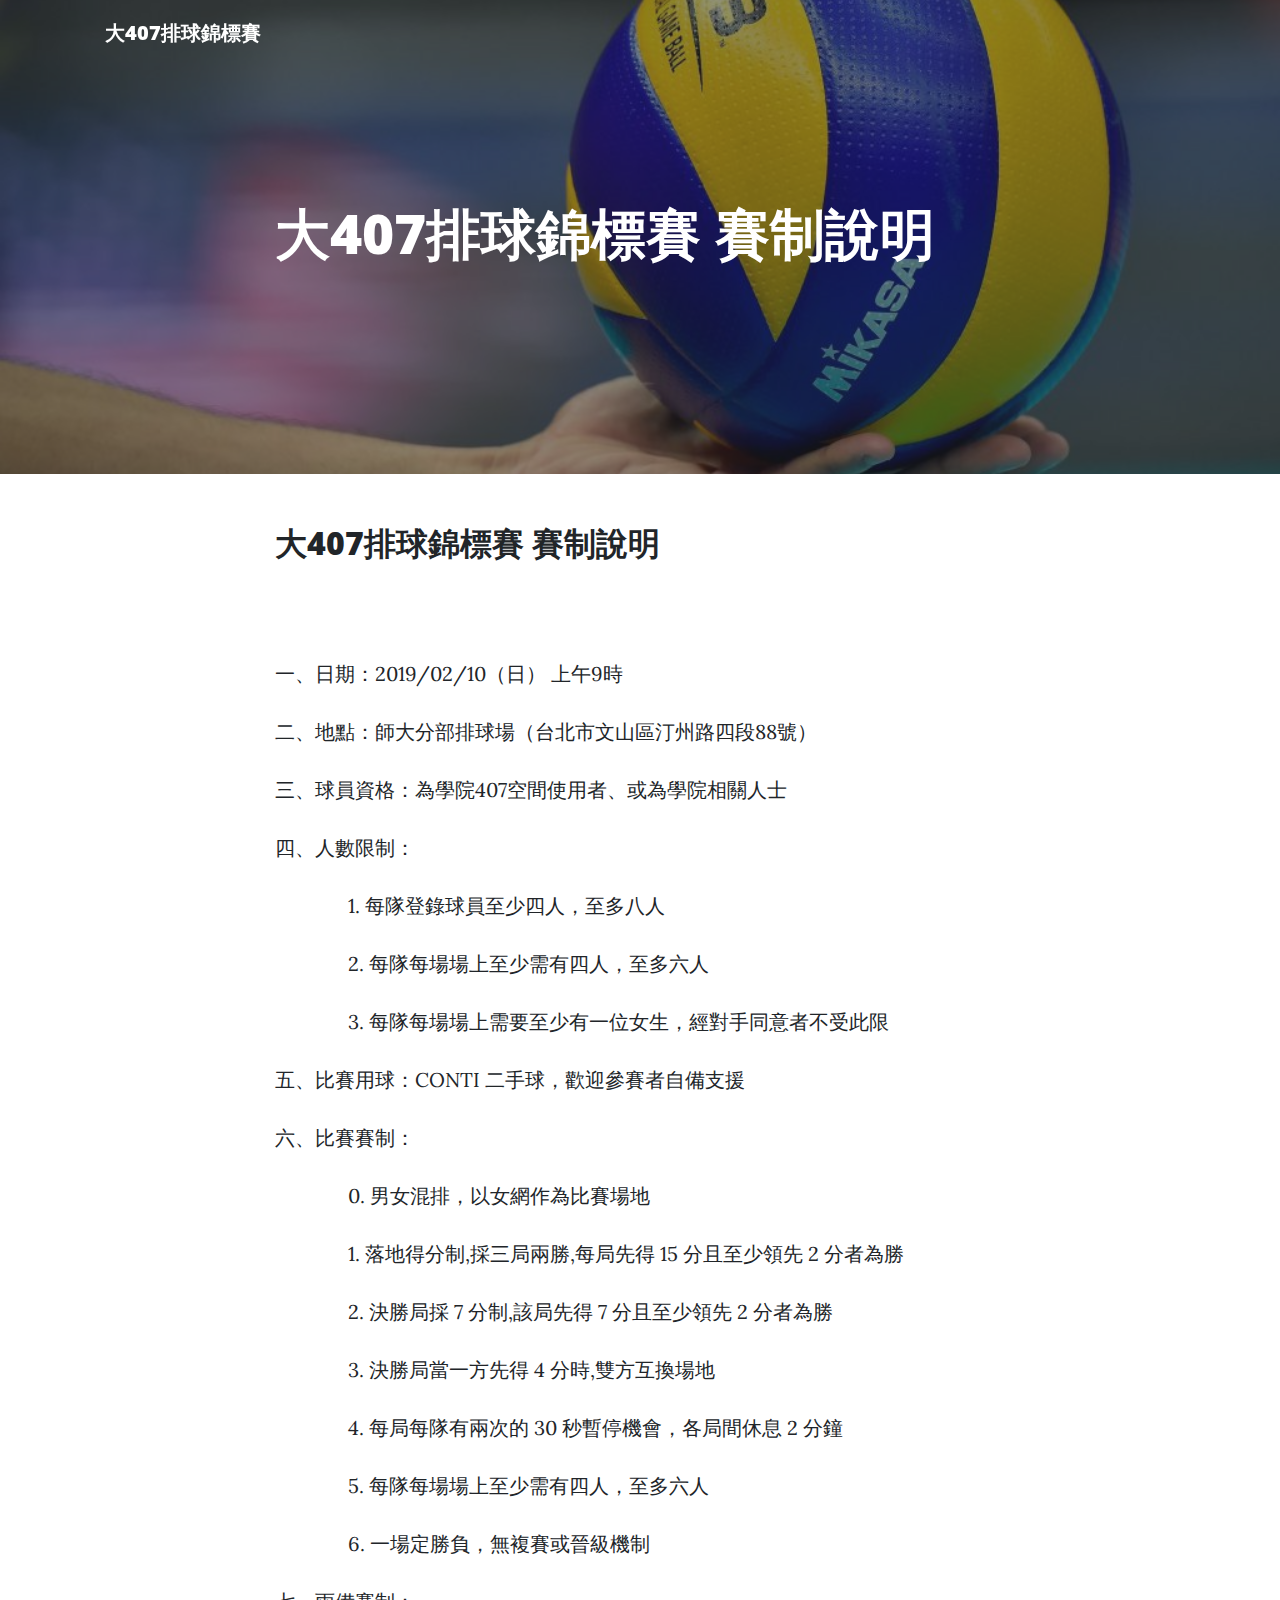
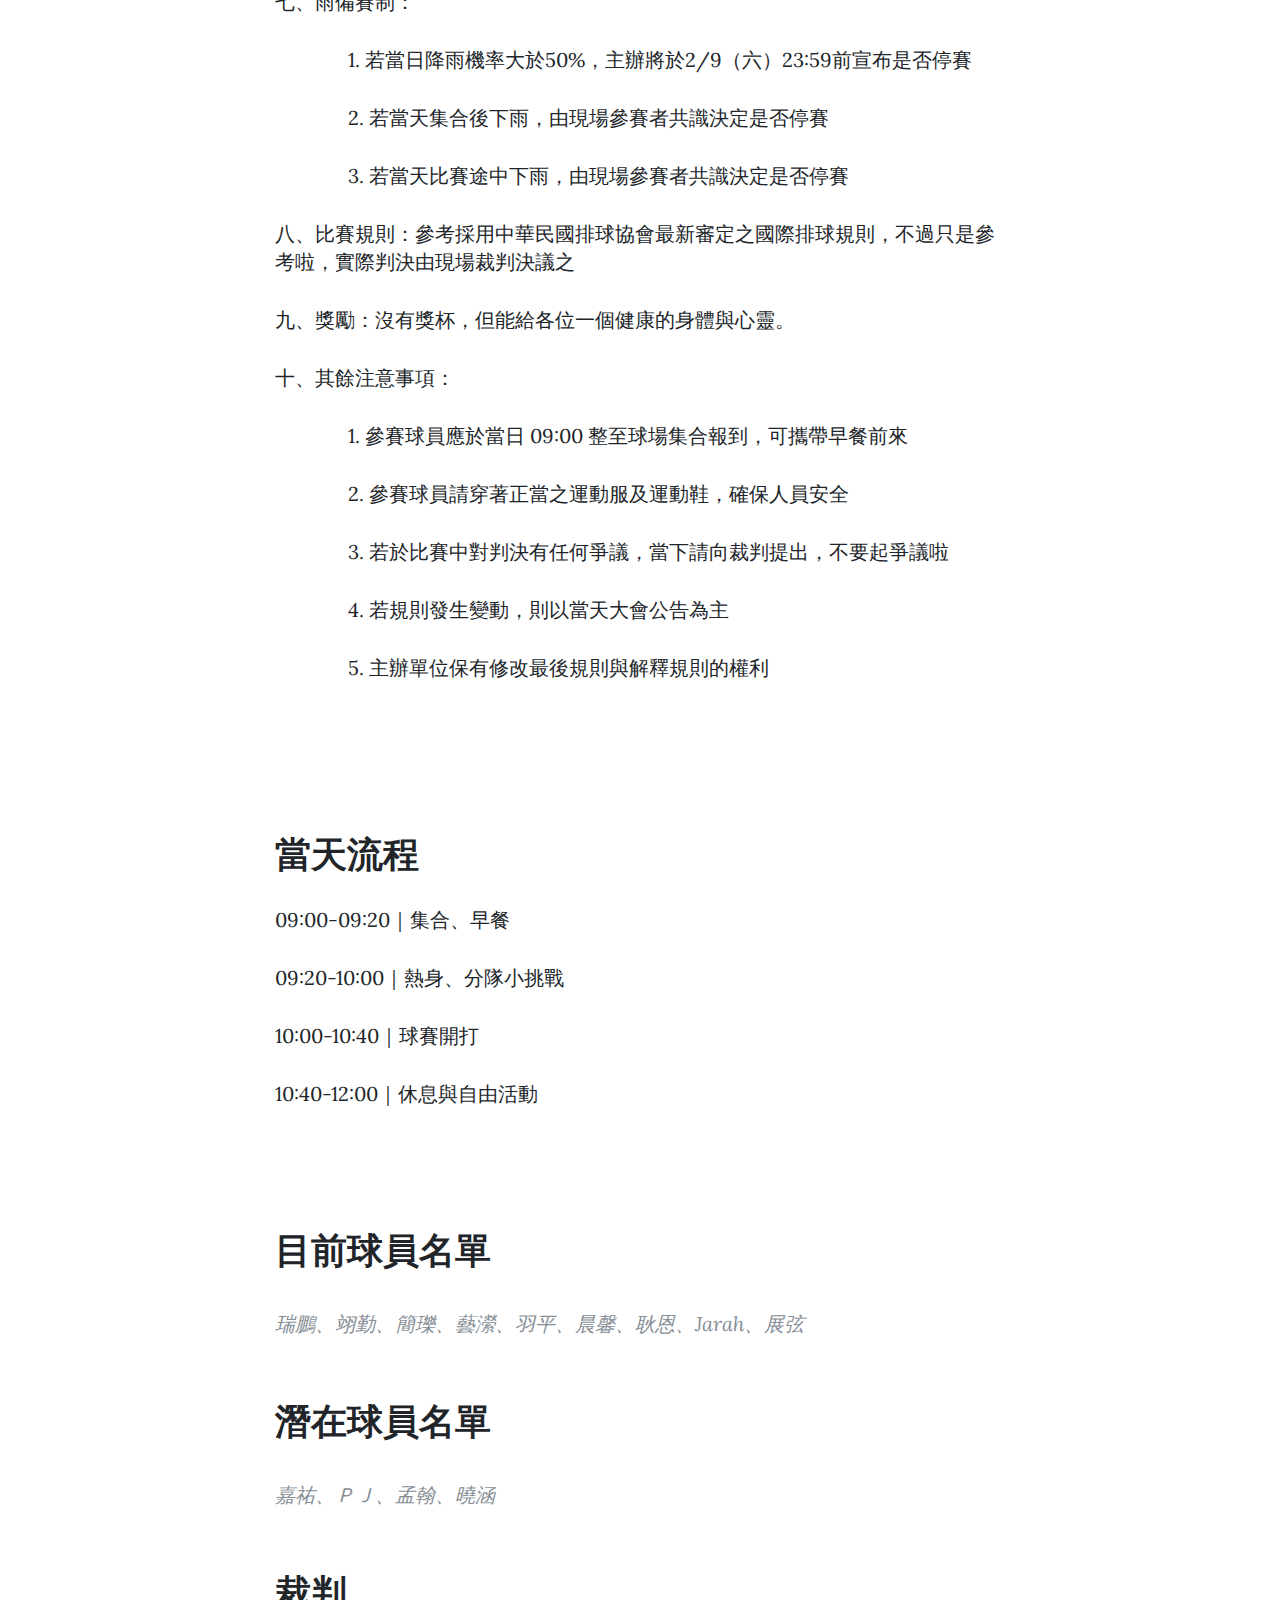
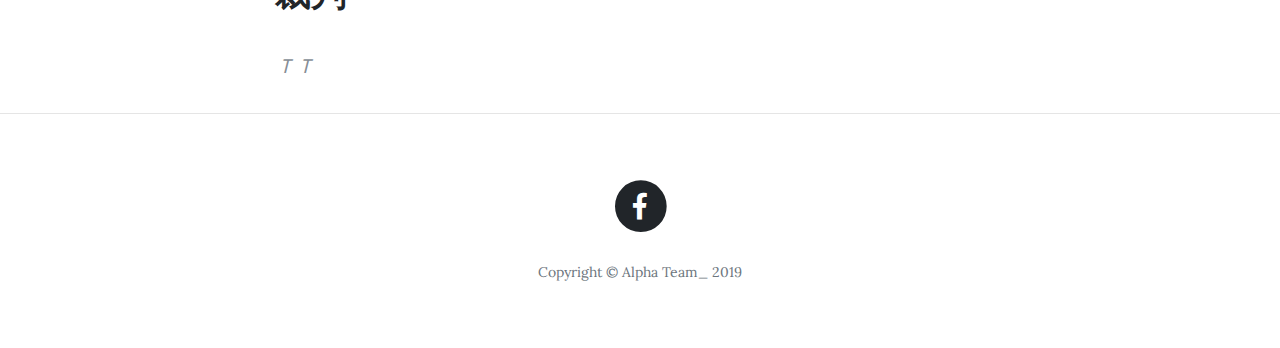
==== index.html @ 8c78526c "rule text updated" ====
<!DOCTYPE html>
<html lang="en">

<head>

  <meta charset="utf-8">
  <meta name="viewport" content="width=device-width, initial-scale=1, shrink-to-fit=no">
  <meta name="description" content="">
  <meta name="author" content="">

  <title>大407排球錦標賽 賽制說明</title>

  <!-- Bootstrap core CSS -->
  <link href="vendor/bootstrap/css/bootstrap.min.css" rel="stylesheet">

  <!-- Custom fonts for this template -->
  <link href="vendor/fontawesome-free/css/all.min.css" rel="stylesheet" type="text/css">
  <link href='https://fonts.googleapis.com/css?family=Lora:400,700,400italic,700italic' rel='stylesheet' type='text/css'>
  <link href='https://fonts.googleapis.com/css?family=Open+Sans:300italic,400italic,600italic,700italic,800italic,400,300,600,700,800' rel='stylesheet' type='text/css'>

  <!-- Custom styles for this template -->
  <link href="css/clean-blog.css" rel="stylesheet">

</head>

<body>

  <!-- Navigation -->
  <nav class="navbar navbar-expand-lg navbar-light fixed-top" id="mainNav">
    <div class="container">
      <a class="navbar-brand" href="post.html">大407排球錦標賽</a>
      <!-- <button class="navbar-toggler navbar-toggler-right" type="button" data-toggle="collapse" data-target="#navbarResponsive" aria-controls="navbarResponsive" aria-expanded="false" aria-label="Toggle navigation">
        Menu
        <i class="fas fa-bars"></i>
      </button> -->
      <div class="collapse navbar-collapse" id="navbarResponsive">
        <!-- <ul class="navbar-nav ml-auto">
          <li class="nav-item">
            <a class="nav-link" href="index.html">Home</a>
          </li>
          <li class="nav-item">
            <a class="nav-link" href="about.html">About</a>
          </li>
          <li class="nav-item">
            <a class="nav-link" href="post.html">賽制說明</a>
          </li>
          <li class="nav-item">
            <a class="nav-link" href="contact.html">Contact</a>
          </li>
        </ul> -->
      </div>
    </div>
  </nav>

  <!-- Page Header -->
  <header class="masthead" style="background-image: url('img/post-bg1.jpg')">
    <div class="overlay"></div>
    <div class="container">
      <div class="row">
        <div class="col-lg-8 col-md-10 mx-auto">
          <div class="post-heading">
            <h1>大407排球錦標賽 賽制說明</h1>
            <!-- <h2 class="subheading">看一下ㄛ</h2> -->
            <!-- <span class="meta">Posted by
              <a href="#">alban+echim</a>
              on Feb 9, 2019</span> -->
          </div>
        </div>
      </div>
    </div>
  </header>

  <!-- Post Content -->
  <article>
    <div class="container">
      <div class="row">
        <div class="col-lg-8 col-md-10 mx-auto">

          <h2>大407排球錦標賽 賽制說明</h2>
          <br><br>

          <p>一、日期：2019/02/10（日） 上午9時</p>
          <p>二、地點：師大分部排球場（台北市文山區汀州路四段88號）</p>
          <p>三、球員資格：為學院407空間使用者、或為學院相關人士</p>
          <p>四、人數限制： </p>
          <p><span style="display:inline-block; width: 10%;"></span>1.  每隊登錄球員至少四人，至多八人 </p>
          <p><span style="display:inline-block; width: 10%;"></span>2.  每隊每場場上至少需有四人，至多六人 </p>
          <p><span style="display:inline-block; width: 10%;"></span>3.  每隊每場場上需要至少有一位女生，經對手同意者不受此限 </p>


          <p>五、比賽用球：CONTI 二手球，歡迎參賽者自備支援</p>
          <p>六、比賽賽制：</p>
                <p><span style="display:inline-block; width: 10%;"></span>0.  男女混排，以女網作為比賽場地 </p>
                <p><span style="display:inline-block; width: 10%;"></span>1.  落地得分制,採三局兩勝,每局先得  15 分且至少領先  2 分者為勝 </p>
                <p><span style="display:inline-block; width: 10%;"></span>2.  決勝局採  7 分制,該局先得  7 分且至少領先  2 分者為勝 </p>
                <p><span style="display:inline-block; width: 10%;"></span>3.  決勝局當一方先得  4 分時,雙方互換場地 </p>
                <p><span style="display:inline-block; width: 10%;"></span>4.  每局每隊有兩次的  30 秒暫停機會，各局間休息  2 分鐘</p>
                <p><span style="display:inline-block; width: 10%;"></span>5.  每隊每場場上至少需有四人，至多六人 </p>
                <p><span style="display:inline-block; width: 10%;"></span>6.  一場定勝負，無複賽或晉級機制</p>


          <p>七、雨備賽制：</p>

                <p><span style="display:inline-block; width: 10%;"></span>1.  若當日降雨機率大於50%，主辦將於2/9（六）23:59前宣布是否停賽</p>
                <p><span style="display:inline-block; width: 10%;"></span>2.  若當天集合後下雨，由現場參賽者共識決定是否停賽 </p>
                <p><span style="display:inline-block; width: 10%;"></span>3.  若當天比賽途中下雨，由現場參賽者共識決定是否停賽 </p>

          <p>八、比賽規則：參考採用中華民國排球協會最新審定之國際排球規則，不過只是參考啦，實際判決由現場裁判決議之</p>
          <p>九、獎勵：沒有獎杯，但能給各位一個健康的身體與心靈。</p>

          <p>十、其餘注意事項：</p>
                <p><span style="display:inline-block; width: 10%;"></span>1.  參賽球員應於當日 09:00 整至球場集合報到，可攜帶早餐前來 </p>
                <p><span style="display:inline-block; width: 10%;"></span>2.  參賽球員請穿著正當之運動服及運動鞋，確保人員安全 </p>
                <p><span style="display:inline-block; width: 10%;"></span>3.  若於比賽中對判決有任何爭議，當下請向裁判提出，不要起爭議啦 </p>
                <p><span style="display:inline-block; width: 10%;"></span>4.  若規則發生變動，則以當天大會公告為主 </p>
                <p><span style="display:inline-block; width: 10%;"></span>5.  主辦單位保有修改最後規則與解釋規則的權利 </p>

          <br><br>
          <h2 class="section-heading">當天流程</h2>
          <p>09:00-09:20｜集合、早餐</p>
          <p>09:20-10:00｜熱身、分隊小挑戰</p>
          <p>10:00-10:40｜球賽開打</p>
          <p>10:40-12:00｜休息與自由活動</p>


          <br>
          <h2 class="section-heading">目前球員名單</h2>
          <br>
          <blockquote class="blockquote">瑞鵬、翊勤、簡瓅、藝瀠、羽平、晨馨、耿恩、Jarah、展弦</blockquote>

          <h2 class="section-heading">潛在球員名單</h2>
          <br>
          <blockquote class="blockquote">嘉祐、ＰＪ、孟翰、曉涵</blockquote>

          <h2 class="section-heading">裁判</h2>
          <br>
          <blockquote class="blockquote">ＴＴ</blockquote>



          <!-- <a href="#">
            <img class="img-fluid" src="img/post-sample-image.jpg" alt="">
          </a>
          <span class="caption text-muted">To go places and do things that have never been done before – that’s what living is all about.</span> -->

        </div>
      </div>
    </div>
  </article>

  <hr>

  <!-- Footer -->
  <footer>
    <div class="container">
      <div class="row">
        <div class="col-lg-8 col-md-10 mx-auto">
          <ul class="list-inline text-center">
            <!-- <li class="list-inline-item">
              <a href="#">
                <span class="fa-stack fa-lg">
                  <i class="fas fa-circle fa-stack-2x"></i>
                  <i class="fab fa-twitter fa-stack-1x fa-inverse"></i>
                </span>
              </a>
            </li> -->
            <li class="list-inline-item">
              <a href="https://www.facebook.com/ntudalpha/">
                <span class="fa-stack fa-lg">
                  <i class="fas fa-circle fa-stack-2x"></i>
                  <i class="fab fa-facebook-f fa-stack-1x fa-inverse"></i>
                </span>
              </a>
            </li>
            <!-- <li class="list-inline-item">
              <a href="#">
                <span class="fa-stack fa-lg">
                  <i class="fas fa-circle fa-stack-2x"></i>
                  <i class="fab fa-github fa-stack-1x fa-inverse"></i>
                </span>
              </a>
            </li> -->
          </ul>
          <p class="copyright text-muted">Copyright &copy; Alpha Team_ 2019</p>
        </div>
      </div>
    </div>
  </footer>

  <!-- Bootstrap core JavaScript -->
  <script src="vendor/jquery/jquery.min.js"></script>
  <script src="vendor/bootstrap/js/bootstrap.bundle.min.js"></script>

  <!-- Custom scripts for this template -->
  <script src="js/clean-blog.min.js"></script>

</body>

</html>
---- css/clean-blog.css ----
/*!
 * Start Bootstrap - Clean Blog v5.0.3 (https://startbootstrap.com/template-overviews/clean-blog)
 * Copyright 2013-2019 Start Bootstrap
 * Licensed under MIT (https://github.com/BlackrockDigital/startbootstrap-clean-blog/blob/master/LICENSE)
 */

body {
  font-size: 20px;
  color: #212529;
  font-family: 'Lora', 'Times New Roman', serif;
}

p {
  line-height: 1.4;
  margin: 30px 0;
}

p a {
  text-decoration: underline;
}

h1,
h2,
h3,
h4,
h5,
h6 {
  font-weight: 800;
  font-family: 'Open Sans', 'Helvetica Neue', Helvetica, Arial, sans-serif;
}

a {
  color: #212529;
  -webkit-transition: all 0.2s;
  transition: all 0.2s;
}

a:focus, a:hover {
  color: #0085A1;
}

blockquote {
  font-style: italic;
  color: #868e96;
}

.section-heading {
  font-size: 36px;
  font-weight: 700;
  margin-top: 60px;
}

.caption {
  font-size: 14px;
  font-style: italic;
  display: block;
  margin: 0;
  padding: 10px;
  text-align: center;
  border-bottom-right-radius: 5px;
  border-bottom-left-radius: 5px;
}

::-moz-selection {
  color: #fff;
  background: #0085A1;
  text-shadow: none;
}

::selection {
  color: #fff;
  background: #0085A1;
  text-shadow: none;
}

img::-moz-selection {
  color: #fff;
  background: transparent;
}

img::selection {
  color: #fff;
  background: transparent;
}

img::-moz-selection {
  color: #fff;
  background: transparent;
}

#mainNav {
  position: absolute;
  border-bottom: 1px solid #e9ecef;
  background-color: white;
  font-family: 'Open Sans', 'Helvetica Neue', Helvetica, Arial, sans-serif;
}

#mainNav .navbar-brand {
  font-weight: 800;
  color: #343a40;
}

#mainNav .navbar-toggler {
  font-size: 12px;
  font-weight: 800;
  padding: 13px;
  text-transform: uppercase;
  color: #343a40;
}

#mainNav .navbar-nav > li.nav-item > a {
  font-size: 12px;
  font-weight: 800;
  letter-spacing: 1px;
  text-transform: uppercase;
}

@media only screen and (min-width: 992px) {
  #mainNav {
    border-bottom: 1px solid transparent;
    background: transparent;
  }
  #mainNav .navbar-brand {
    padding: 10px 20px;
    color: #fff;
  }
  #mainNav .navbar-brand:focus, #mainNav .navbar-brand:hover {
    color: rgba(255, 255, 255, 0.8);
  }
  #mainNav .navbar-nav > li.nav-item > a {
    padding: 10px 20px;
    color: #fff;
  }
  #mainNav .navbar-nav > li.nav-item > a:focus, #mainNav .navbar-nav > li.nav-item > a:hover {
    color: rgba(255, 255, 255, 0.8);
  }
}

@media only screen and (min-width: 992px) {
  #mainNav {
    -webkit-transition: background-color 0.2s;
    transition: background-color 0.2s;
    /* Force Hardware Acceleration in WebKit */
    -webkit-transform: translate3d(0, 0, 0);
    transform: translate3d(0, 0, 0);
    -webkit-backface-visibility: hidden;
  }
  #mainNav.is-fixed {
    /* when the user scrolls down, we hide the header right above the viewport */
    position: fixed;
    top: -67px;
    -webkit-transition: -webkit-transform 0.2s;
    transition: -webkit-transform 0.2s;
    transition: transform 0.2s;
    transition: transform 0.2s, -webkit-transform 0.2s;
    border-bottom: 1px solid white;
    background-color: rgba(255, 255, 255, 0.9);
  }
  #mainNav.is-fixed .navbar-brand {
    color: #212529;
  }
  #mainNav.is-fixed .navbar-brand:focus, #mainNav.is-fixed .navbar-brand:hover {
    color: #0085A1;
  }
  #mainNav.is-fixed .navbar-nav > li.nav-item > a {
    color: #212529;
  }
  #mainNav.is-fixed .navbar-nav > li.nav-item > a:focus, #mainNav.is-fixed .navbar-nav > li.nav-item > a:hover {
    color: #0085A1;
  }
  #mainNav.is-visible {
    /* if the user changes the scrolling direction, we show the header */
    -webkit-transform: translate3d(0, 100%, 0);
    transform: translate3d(0, 100%, 0);
  }
}

header.masthead {
  margin-bottom: 50px;
  background: no-repeat center center;
  background-color: #868e96;
  background-attachment: scroll;
  position: relative;
  background-size: cover;
}

header.masthead .overlay {
  position: absolute;
  top: 0;
  left: 0;
  height: 100%;
  width: 100%;
  background-color: #212529;
  opacity: 0.5;
}

header.masthead .page-heading,
header.masthead .post-heading,
header.masthead .site-heading {
  padding: 200px 0 150px;
  color: white;
}

@media only screen and (min-width: 768px) {
  header.masthead .page-heading,
  header.masthead .post-heading,
  header.masthead .site-heading {
    padding: 200px 0;
  }
}

header.masthead .page-heading,
header.masthead .site-heading {
  text-align: center;
}

header.masthead .page-heading h1,
header.masthead .site-heading h1 {
  font-size: 50px;
  margin-top: 0;
}

header.masthead .page-heading .subheading,
header.masthead .site-heading .subheading {
  font-size: 24px;
  font-weight: 300;
  line-height: 1.1;
  display: block;
  margin: 10px 0 0;
  font-family: 'Open Sans', 'Helvetica Neue', Helvetica, Arial, sans-serif;
}

@media only screen and (min-width: 768px) {
  header.masthead .page-heading h1,
  header.masthead .site-heading h1 {
    font-size: 80px;
  }
}

header.masthead .post-heading h1 {
  font-size: 35px;
}

header.masthead .post-heading .meta,
header.masthead .post-heading .subheading {
  line-height: 1.1;
  display: block;
}

header.masthead .post-heading .subheading {
  font-size: 24px;
  font-weight: 600;
  margin: 10px 0 30px;
  font-family: 'Open Sans', 'Helvetica Neue', Helvetica, Arial, sans-serif;
}

header.masthead .post-heading .meta {
  font-size: 20px;
  font-weight: 300;
  font-style: italic;
  font-family: 'Lora', 'Times New Roman', serif;
}

header.masthead .post-heading .meta a {
  color: #fff;
}

@media only screen and (min-width: 768px) {
  header.masthead .post-heading h1 {
    font-size: 55px;
  }
  header.masthead .post-heading .subheading {
    font-size: 30px;
  }
}

.post-preview > a {
  color: #212529;
}

.post-preview > a:focus, .post-preview > a:hover {
  text-decoration: none;
  color: #0085A1;
}

.post-preview > a > .post-title {
  font-size: 30px;
  margin-top: 30px;
  margin-bottom: 10px;
}

.post-preview > a > .post-subtitle {
  font-weight: 300;
  margin: 0 0 10px;
}

.post-preview > .post-meta {
  font-size: 18px;
  font-style: italic;
  margin-top: 0;
  color: #868e96;
}

.post-preview > .post-meta > a {
  text-decoration: none;
  color: #212529;
}

.post-preview > .post-meta > a:focus, .post-preview > .post-meta > a:hover {
  text-decoration: underline;
  color: #0085A1;
}

@media only screen and (min-width: 768px) {
  .post-preview > a > .post-title {
    font-size: 36px;
  }
}

.floating-label-form-group {
  font-size: 14px;
  position: relative;
  margin-bottom: 0;
  padding-bottom: 0.5em;
  border-bottom: 1px solid #dee2e6;
}

.floating-label-form-group input,
.floating-label-form-group textarea {
  font-size: 1.5em;
  position: relative;
  z-index: 1;
  padding: 0;
  resize: none;
  border: none;
  border-radius: 0;
  background: none;
  -webkit-box-shadow: none !important;
  box-shadow: none !important;
  font-family: 'Lora', 'Times New Roman', serif;
}

.floating-label-form-group input::-webkit-input-placeholder,
.floating-label-form-group textarea::-webkit-input-placeholder {
  color: #868e96;
  font-family: 'Lora', 'Times New Roman', serif;
}

.floating-label-form-group label {
  font-size: 0.85em;
  line-height: 1.764705882em;
  position: relative;
  z-index: 0;
  top: 2em;
  display: block;
  margin: 0;
  -webkit-transition: top 0.3s ease, opacity 0.3s ease;
  transition: top 0.3s ease, opacity 0.3s ease;
  vertical-align: middle;
  vertical-align: baseline;
  opacity: 0;
}

.floating-label-form-group .help-block {
  margin: 15px 0;
}

.floating-label-form-group-with-value label {
  top: 0;
  opacity: 1;
}

.floating-label-form-group-with-focus label {
  color: #0085A1;
}

form .form-group:first-child .floating-label-form-group {
  border-top: 1px solid #dee2e6;
}

footer {
  padding: 50px 0 65px;
}

footer .list-inline {
  margin: 0;
  padding: 0;
}

footer .copyright {
  font-size: 14px;
  margin-bottom: 0;
  text-align: center;
}

.btn {
  font-size: 14px;
  font-weight: 800;
  padding: 15px 25px;
  letter-spacing: 1px;
  text-transform: uppercase;
  border-radius: 0;
  font-family: 'Open Sans', 'Helvetica Neue', Helvetica, Arial, sans-serif;
}

.btn-primary {
  background-color: #0085A1;
  border-color: #0085A1;
}

.btn-primary:hover, .btn-primary:focus, .btn-primary:active {
  color: #fff;
  background-color: #00657b !important;
  border-color: #00657b !important;
}

.btn-lg {
  font-size: 16px;
  padding: 25px 35px;
}
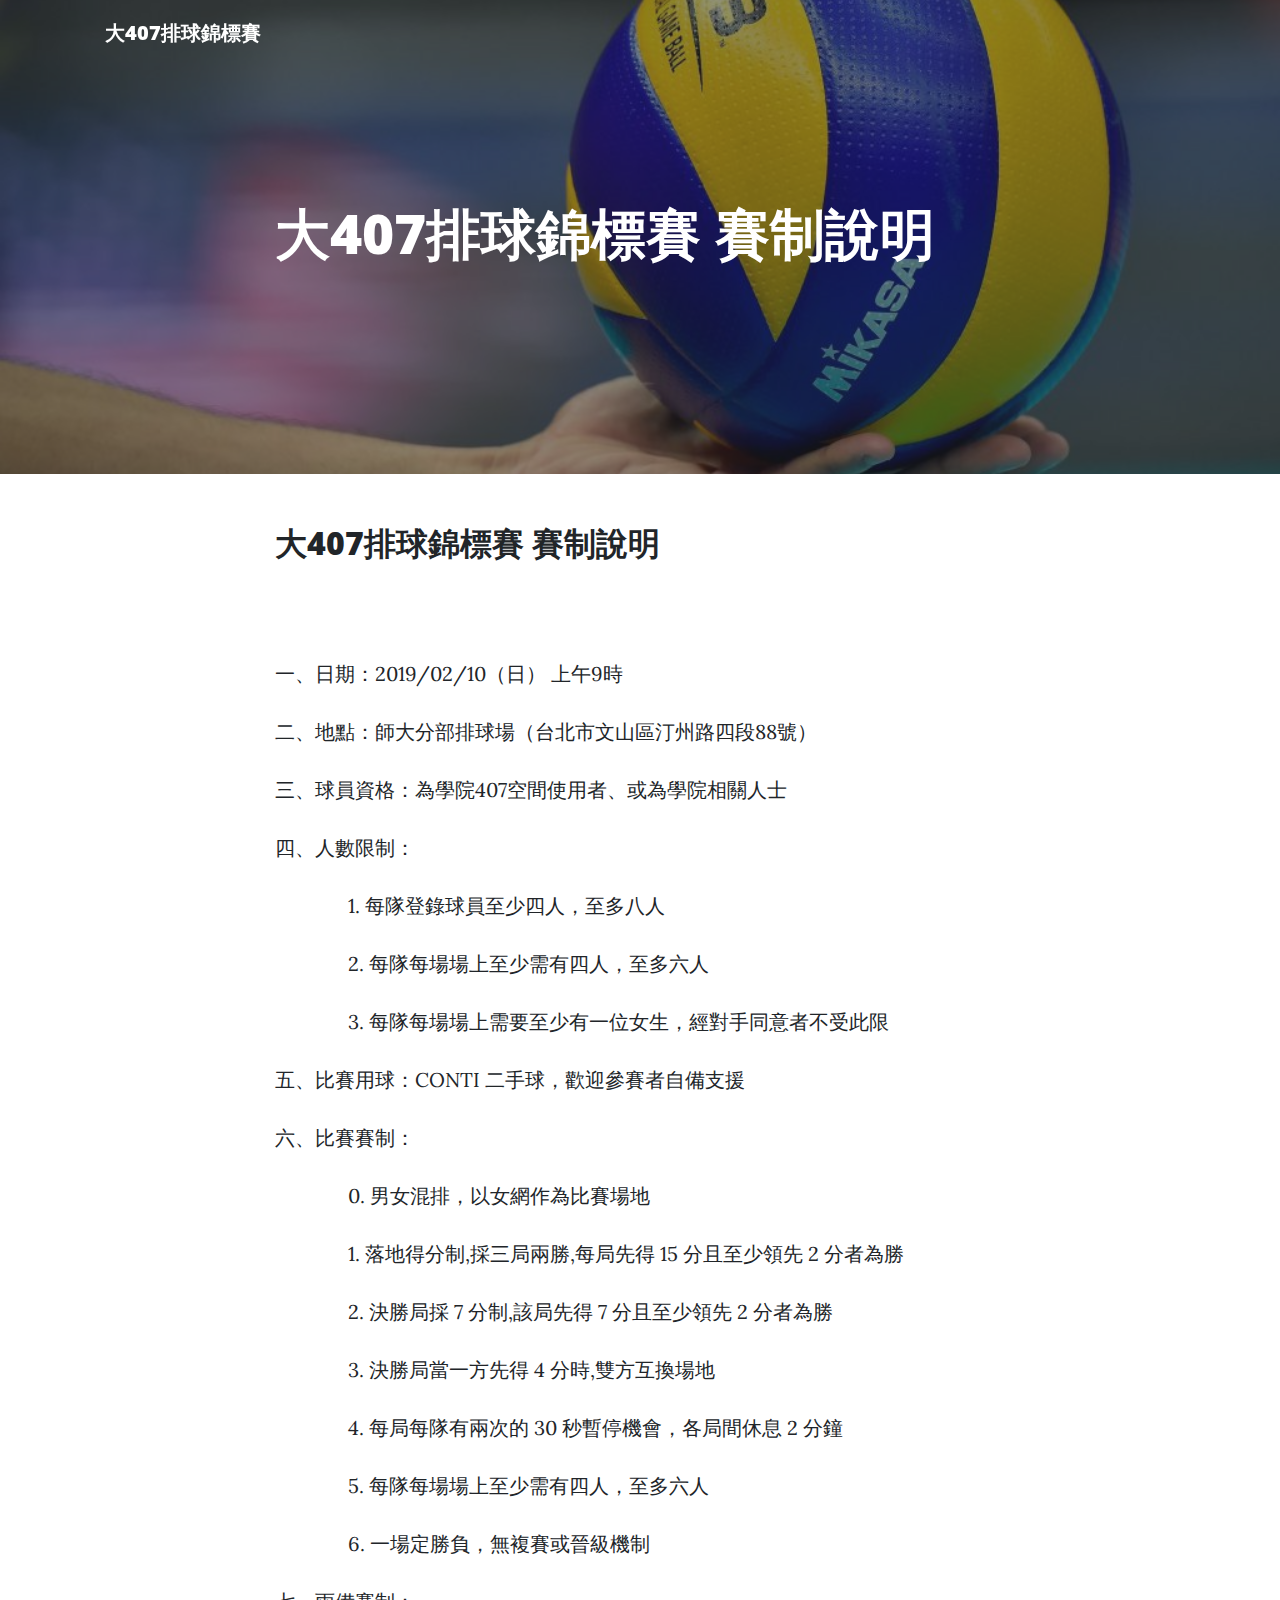
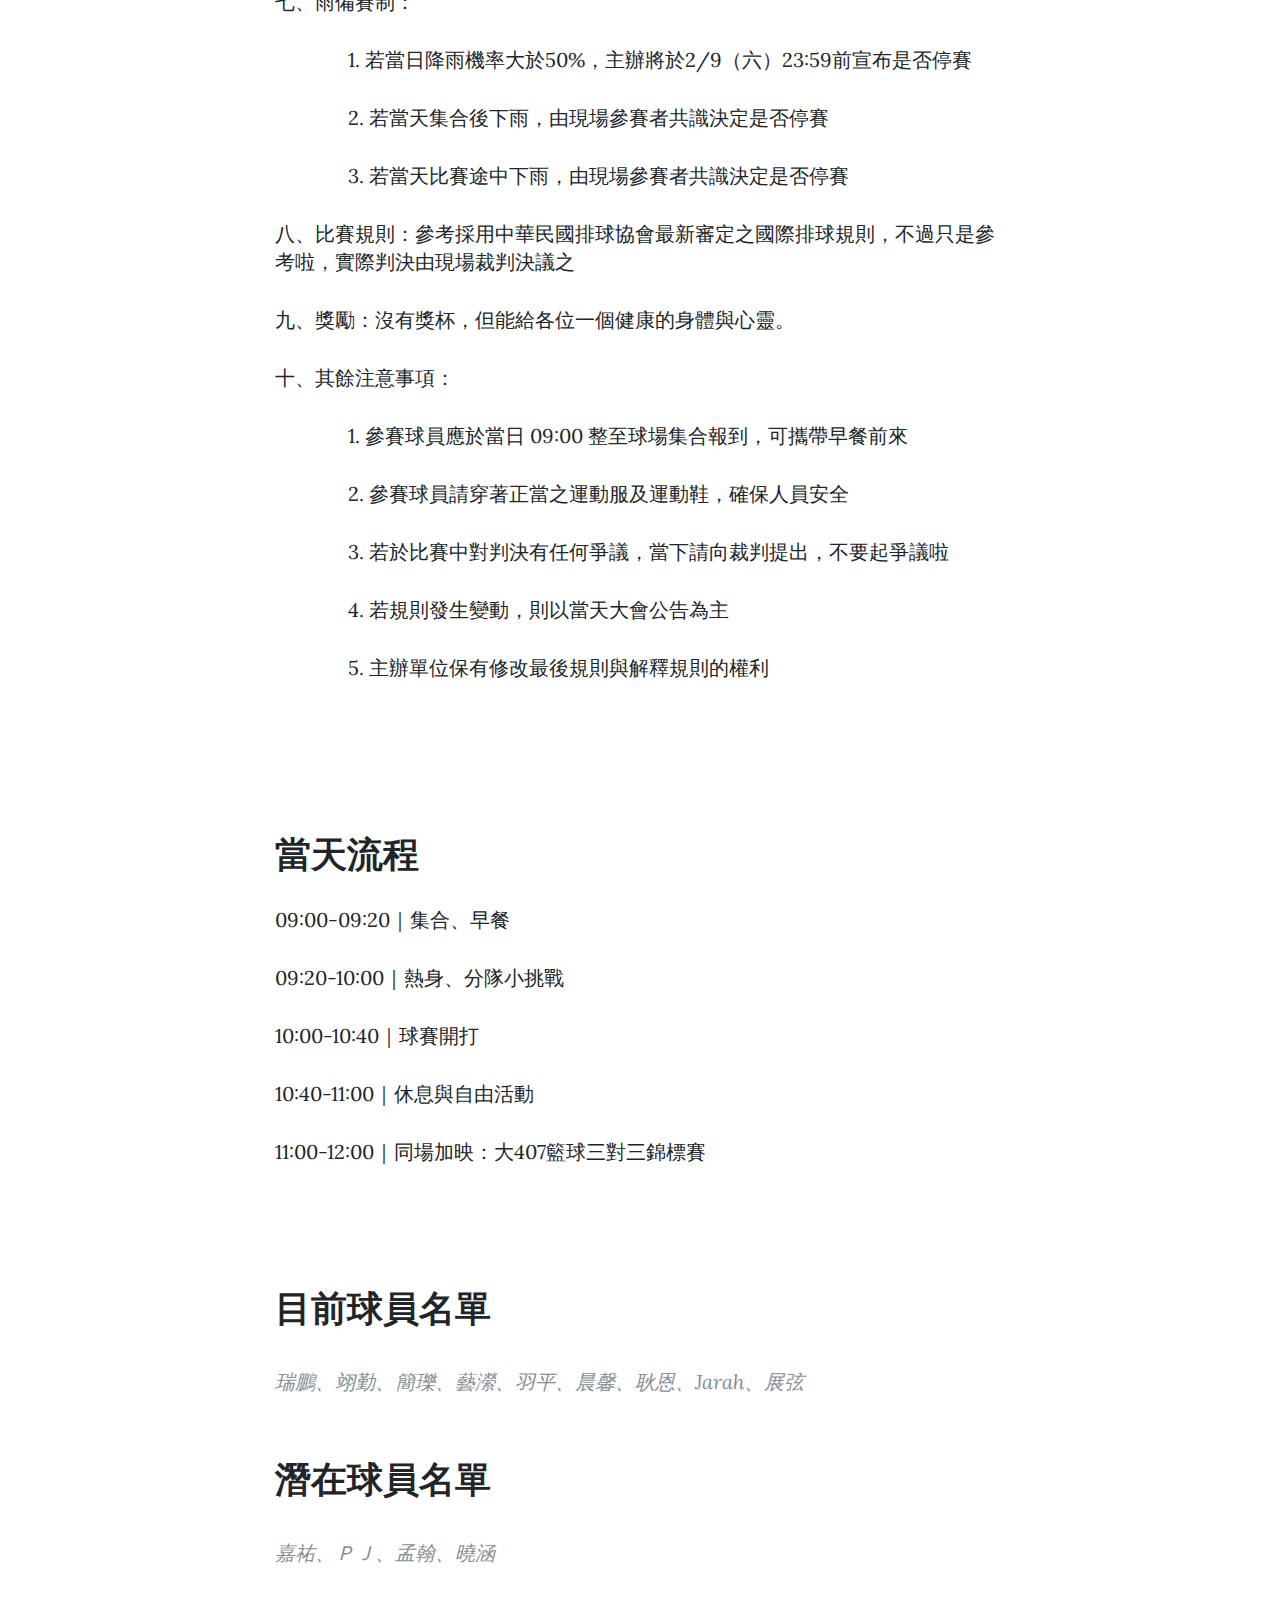
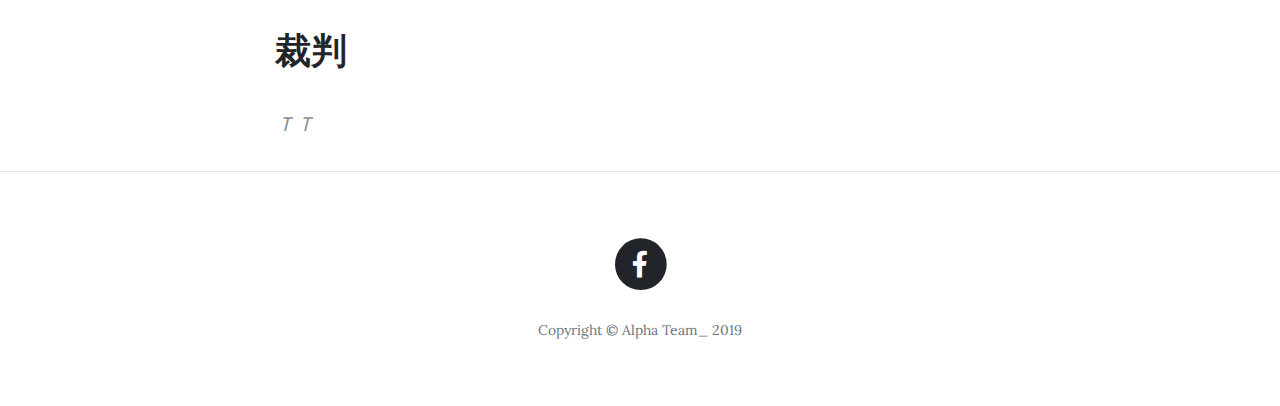
==== commit 4e3c4b34: "schedule updated" ====
--- a/index.html
+++ b/index.html
@@ -120,7 +120,9 @@
           <p>09:00-09:20｜集合、早餐</p>
           <p>09:20-10:00｜熱身、分隊小挑戰</p>
           <p>10:00-10:40｜球賽開打</p>
-          <p>10:40-12:00｜休息與自由活動</p>
+          <p>10:40-11:00｜休息與自由活動</p>
+          <p>11:00-12:00｜同場加映：大407籃球三對三錦標賽</p>
+
 
 
           <br>
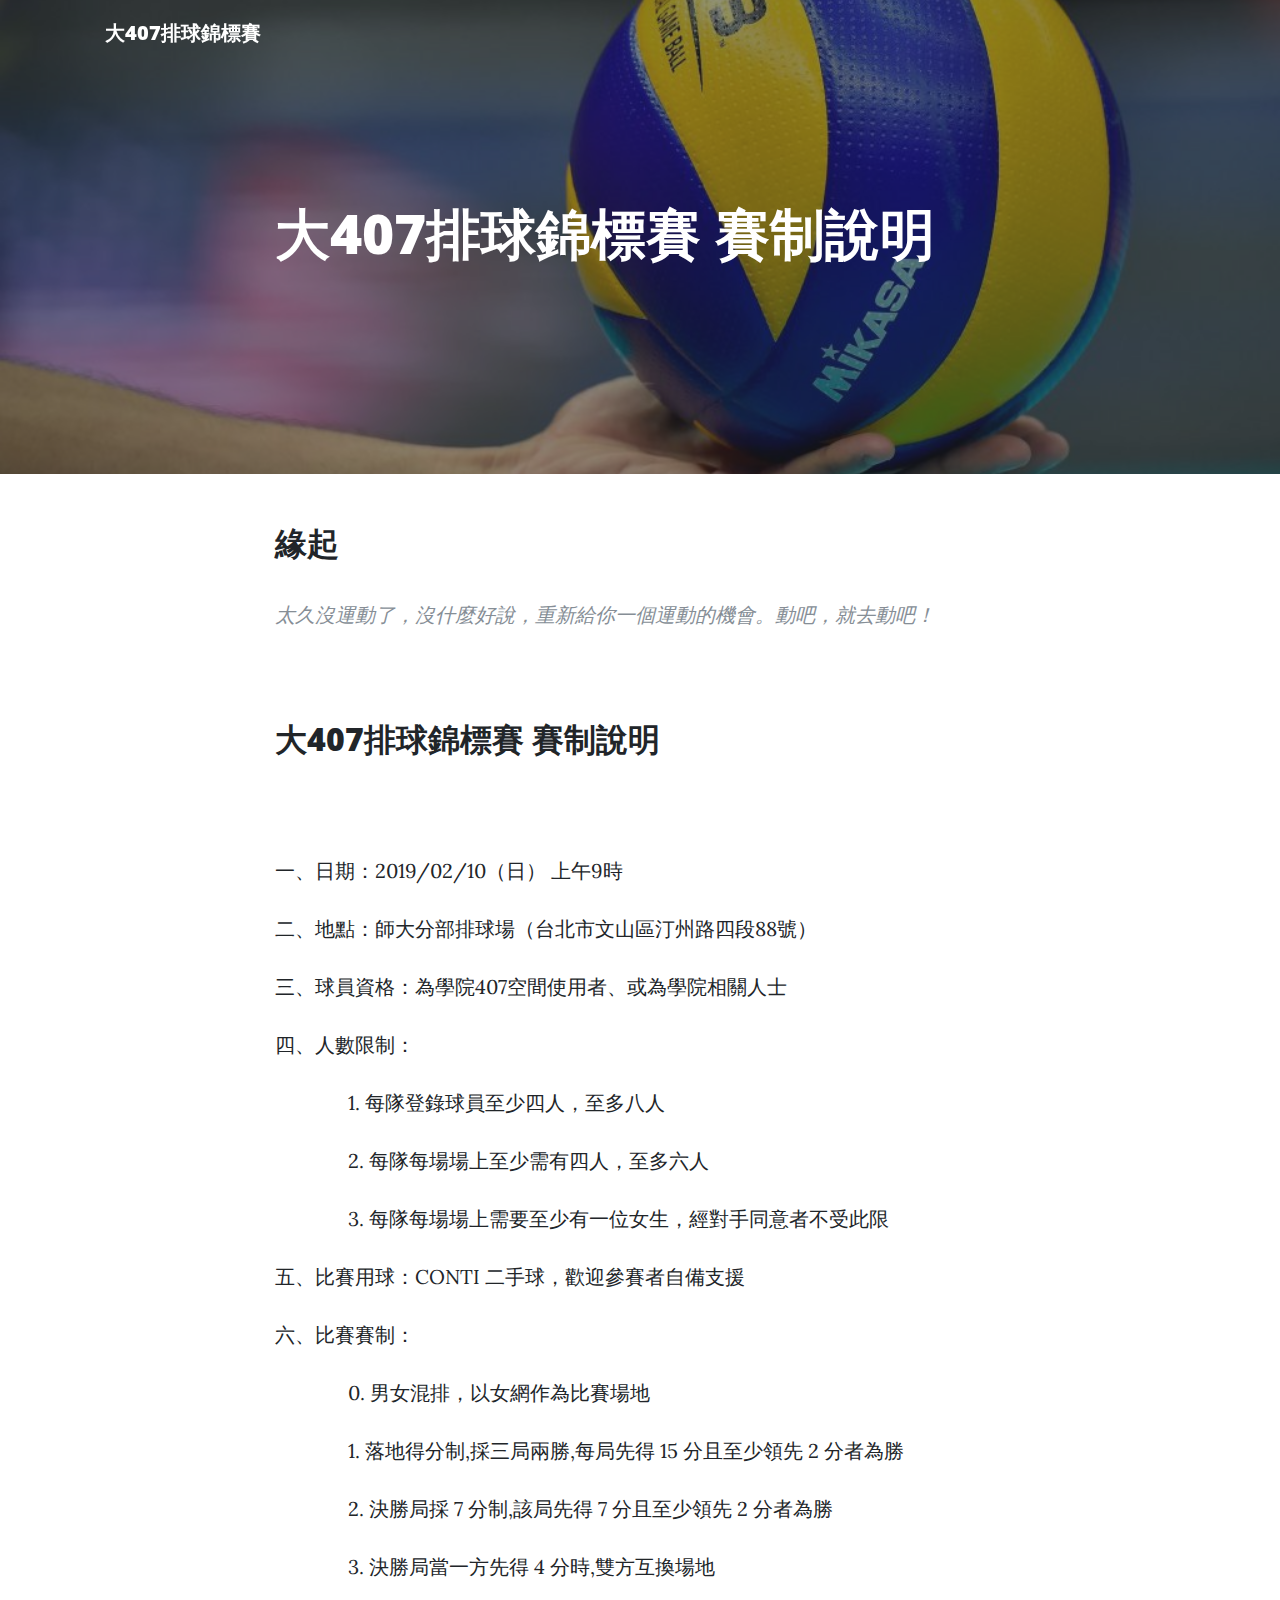
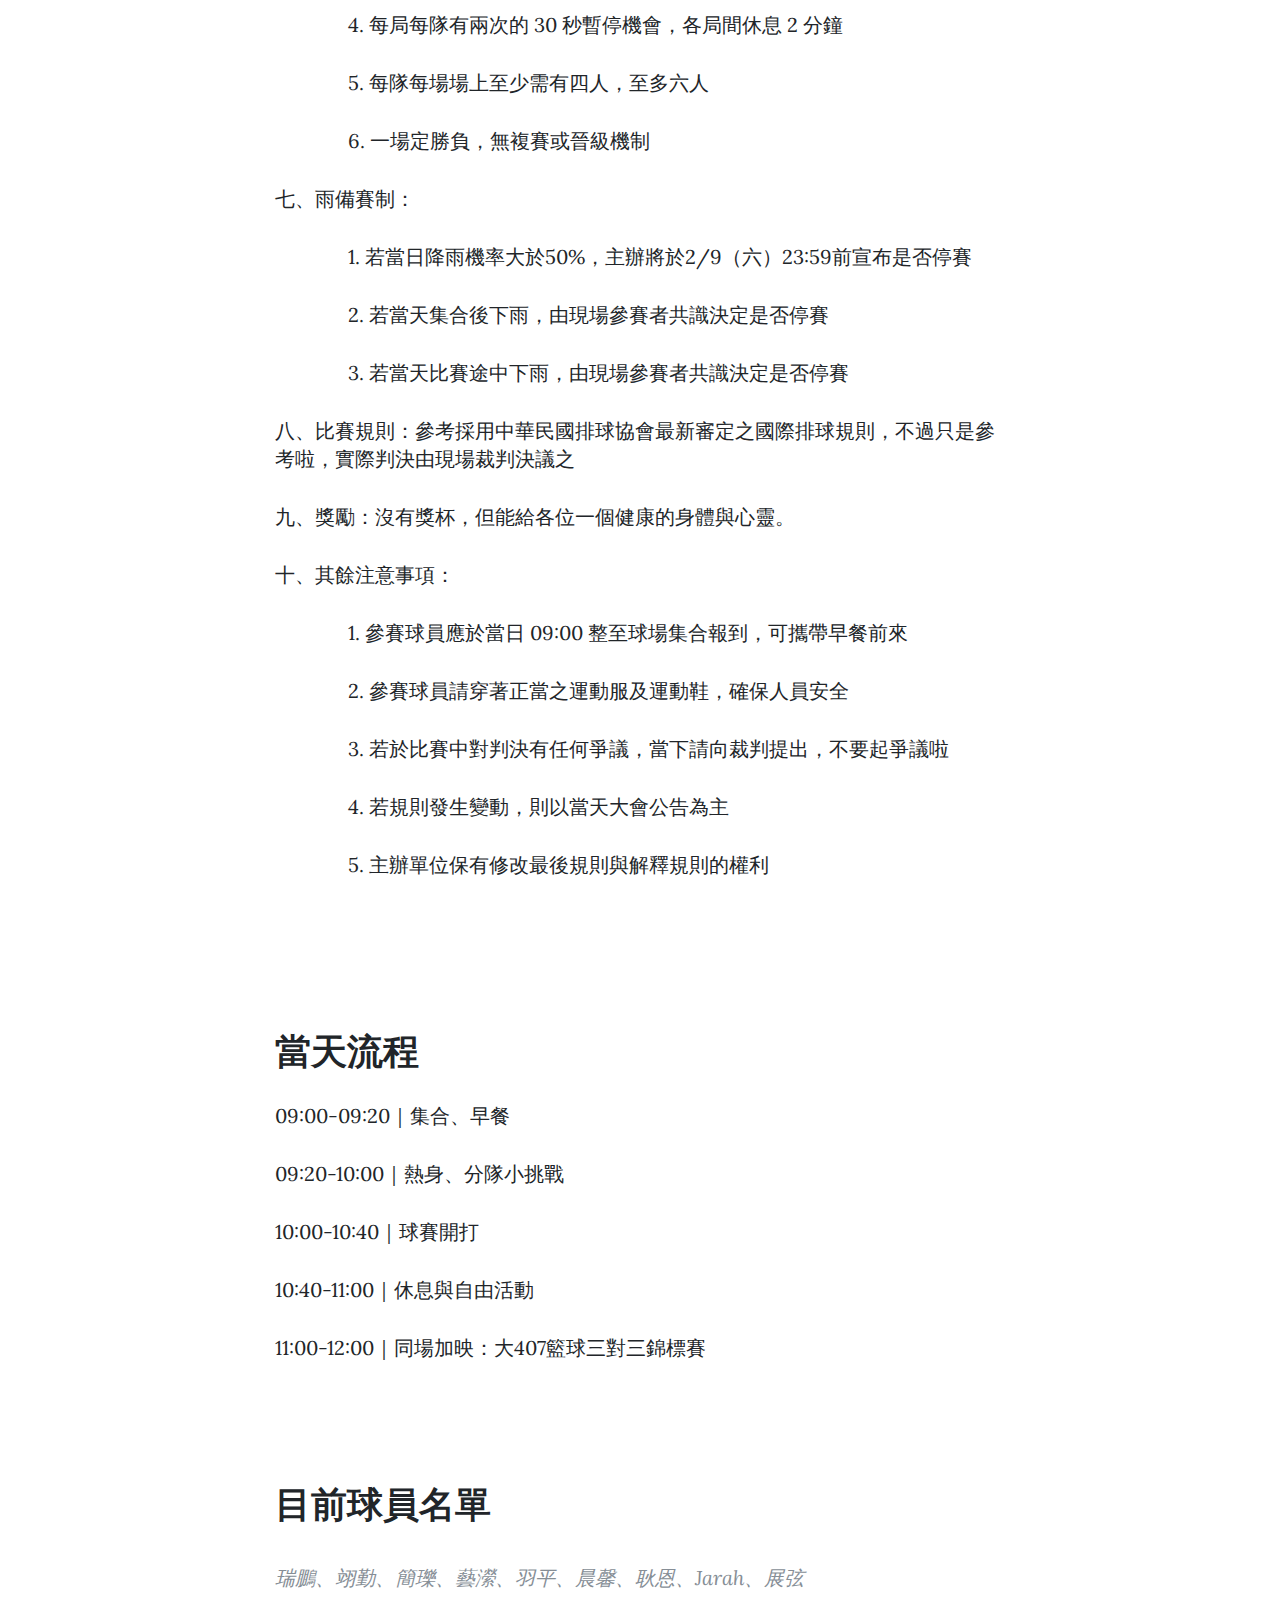
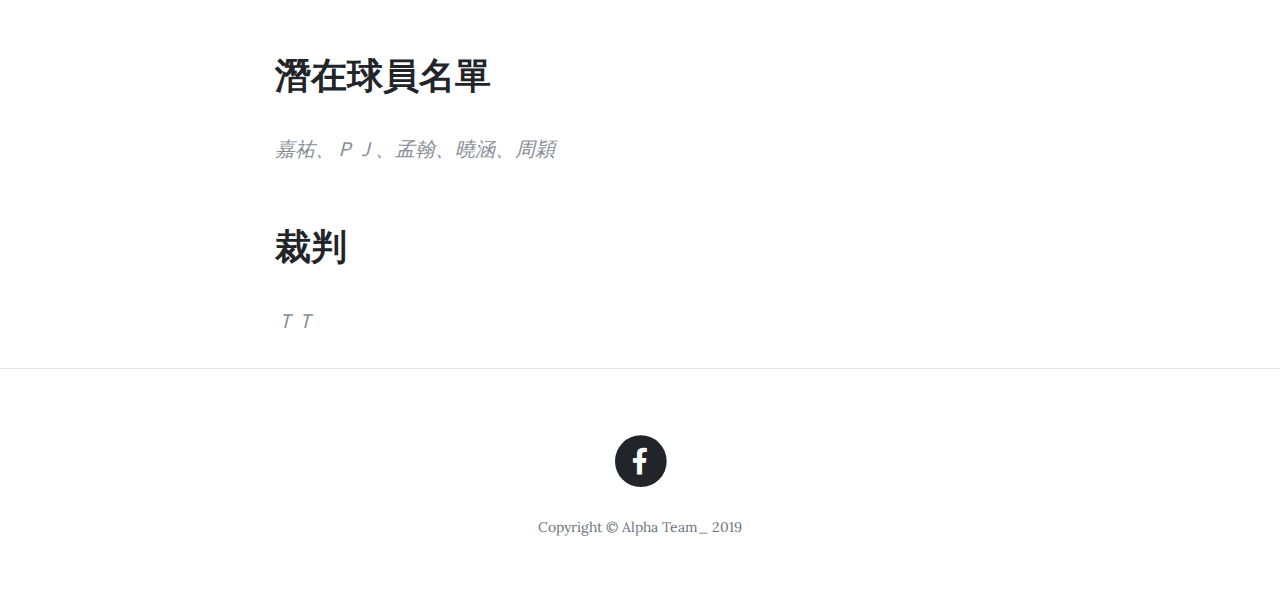
==== commit 2d7a118e: "origin section added" ====
--- a/index.html
+++ b/index.html
@@ -28,7 +28,7 @@
   <!-- Navigation -->
   <nav class="navbar navbar-expand-lg navbar-light fixed-top" id="mainNav">
     <div class="container">
-      <a class="navbar-brand" href="post.html">大407排球錦標賽</a>
+      <a class="navbar-brand" href="index.html">大407排球錦標賽</a>
       <!-- <button class="navbar-toggler navbar-toggler-right" type="button" data-toggle="collapse" data-target="#navbarResponsive" aria-controls="navbarResponsive" aria-expanded="false" aria-label="Toggle navigation">
         Menu
         <i class="fas fa-bars"></i>
@@ -76,6 +76,17 @@
       <div class="row">
         <div class="col-lg-8 col-md-10 mx-auto">
 
+
+          <h2>緣起</h2>
+          <br>
+            <blockquote class="blockquote">太久沒運動了，沒什麼好說，重新給你一個運動的機會。動吧，就去動吧！</blockquote>
+
+          <p></p>
+
+
+
+          <br><br>
+
           <h2>大407排球錦標賽 賽制說明</h2>
           <br><br>
 
@@ -132,7 +143,7 @@
 
           <h2 class="section-heading">潛在球員名單</h2>
           <br>
-          <blockquote class="blockquote">嘉祐、ＰＪ、孟翰、曉涵</blockquote>
+          <blockquote class="blockquote">嘉祐、ＰＪ、孟翰、曉涵、周穎</blockquote>
 
           <h2 class="section-heading">裁判</h2>
           <br>
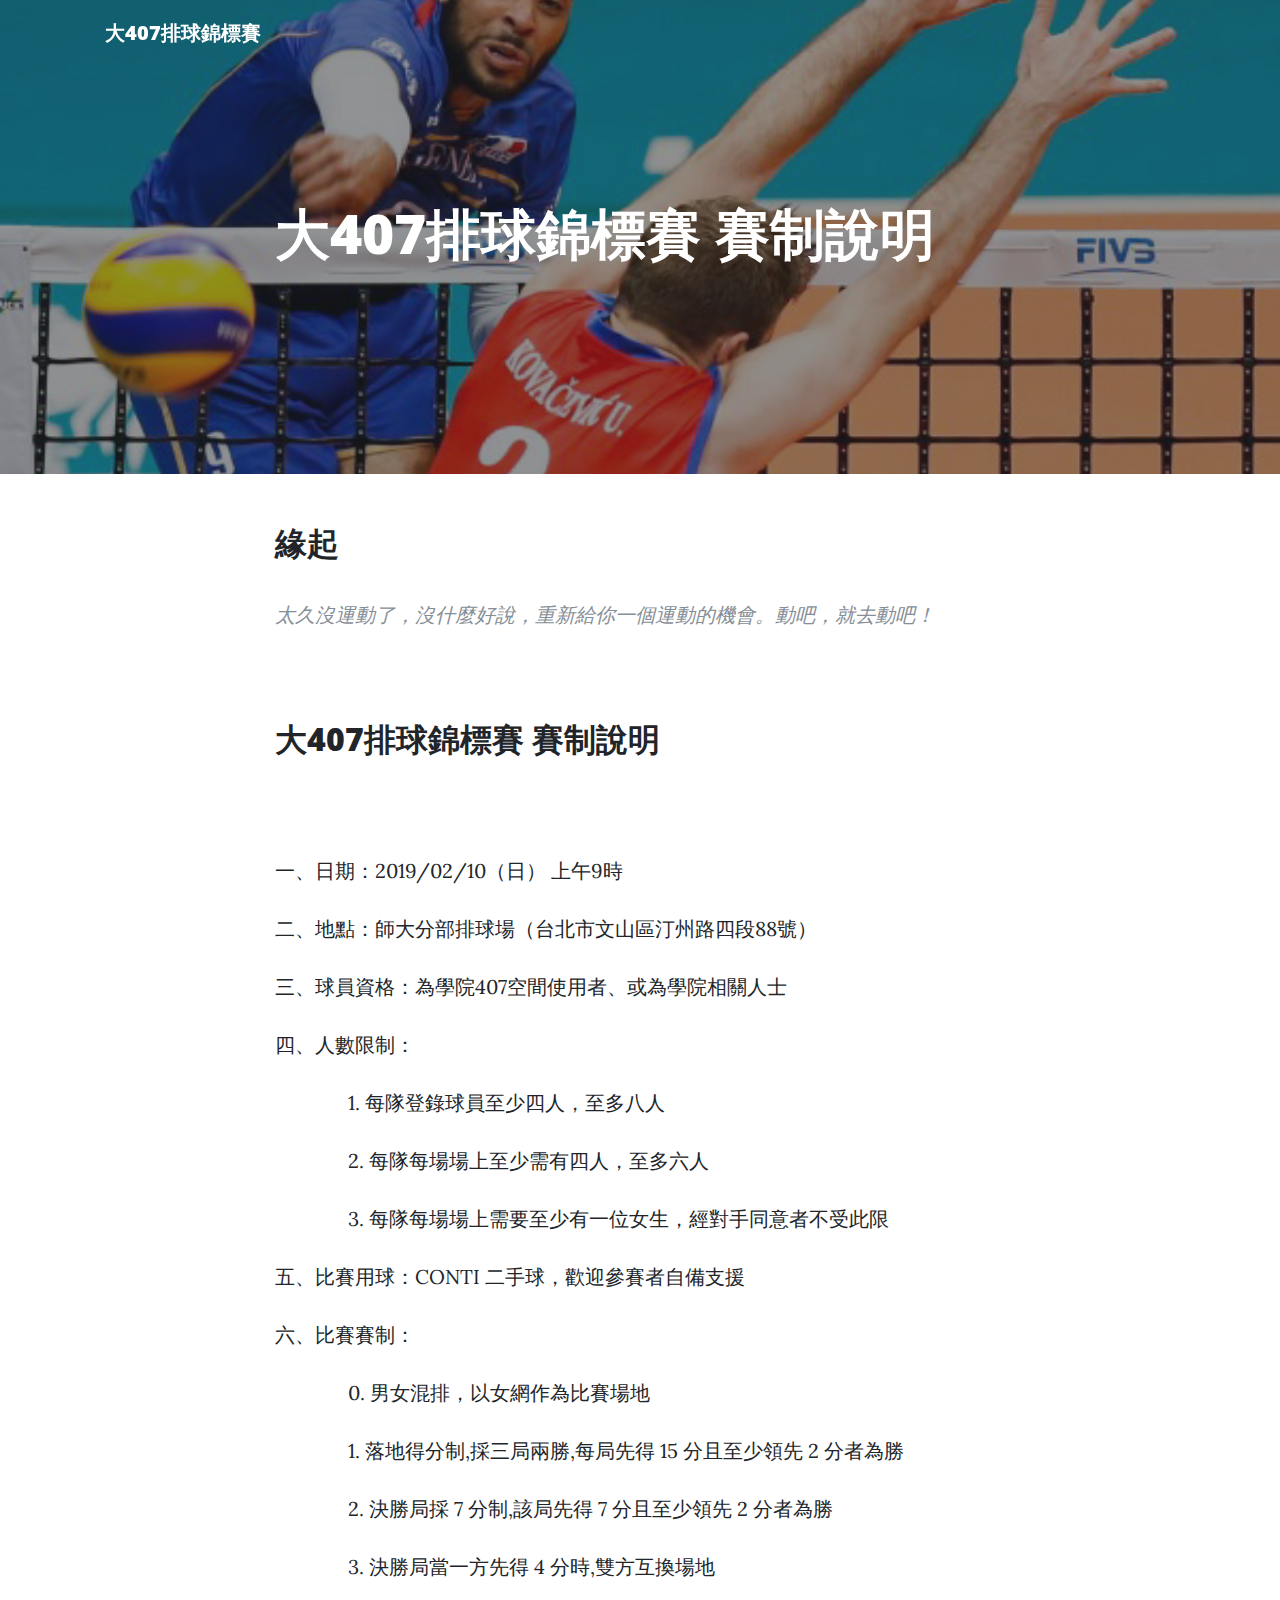
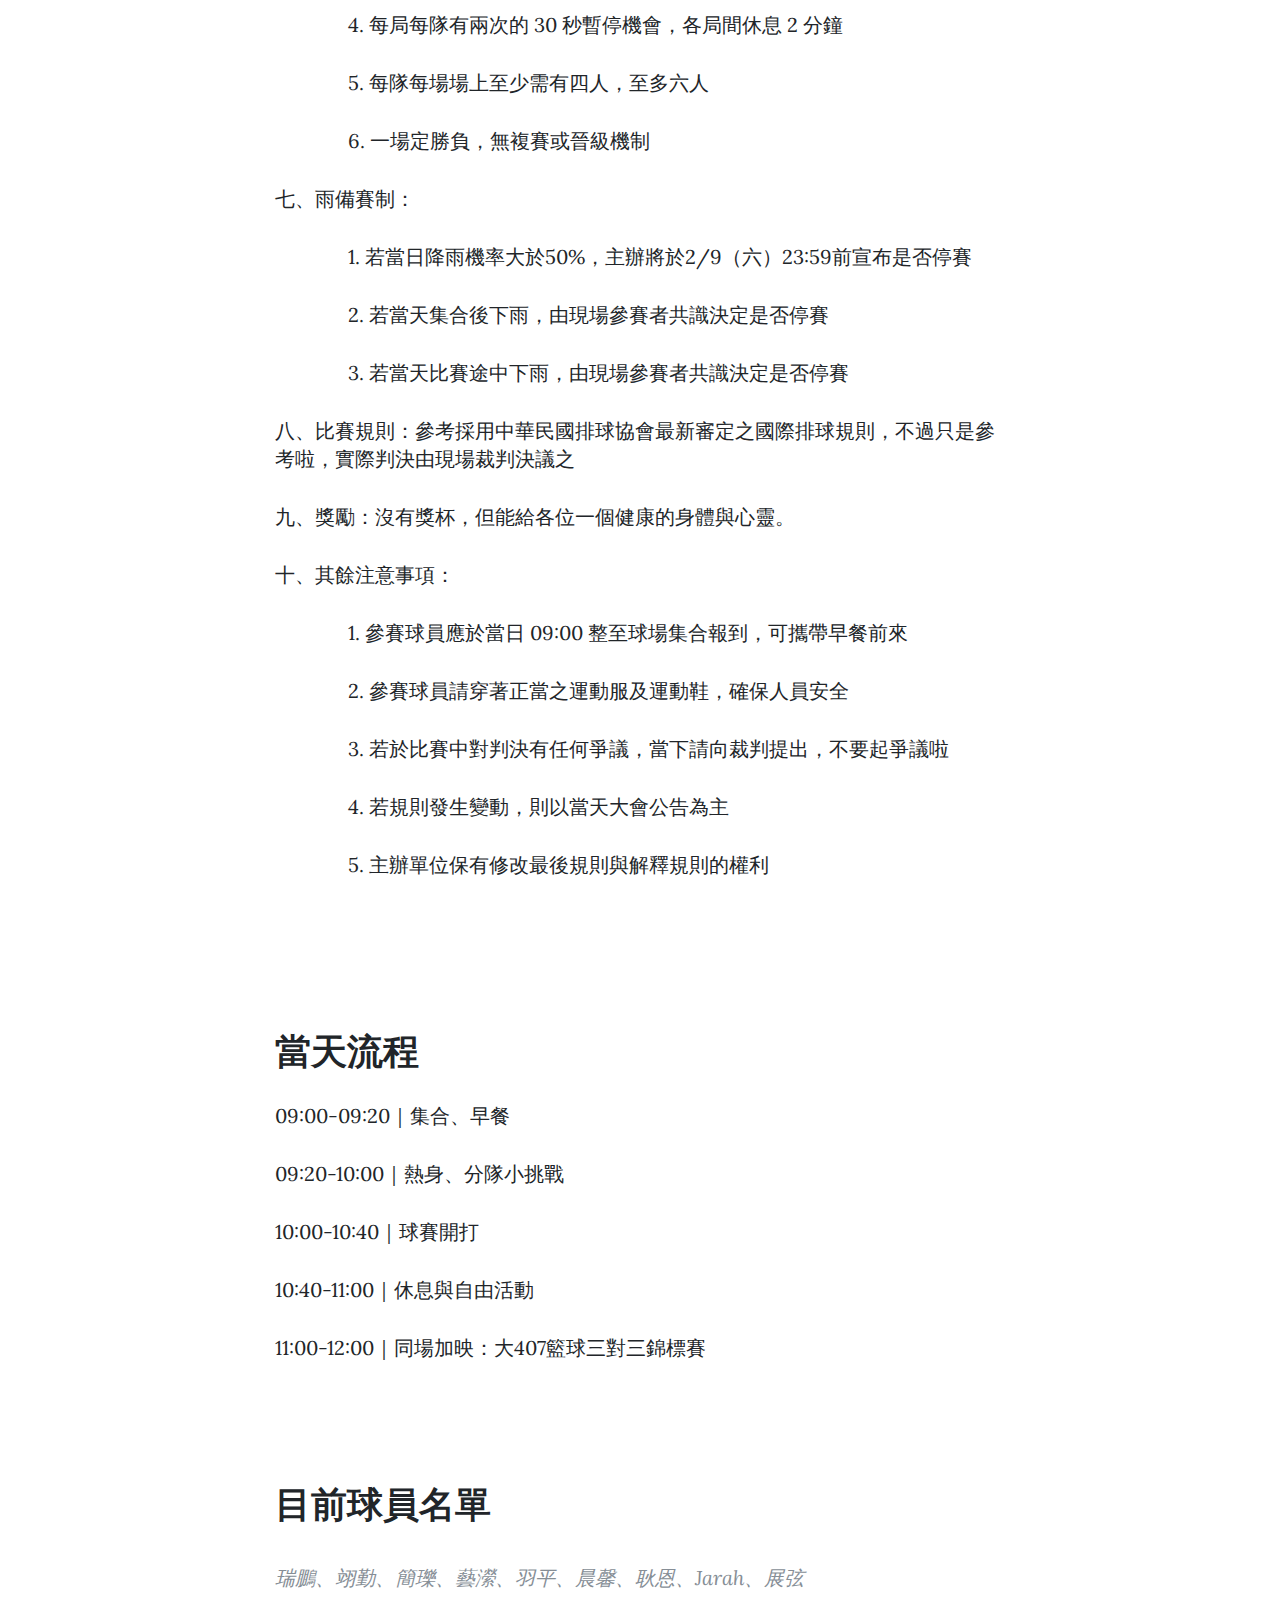
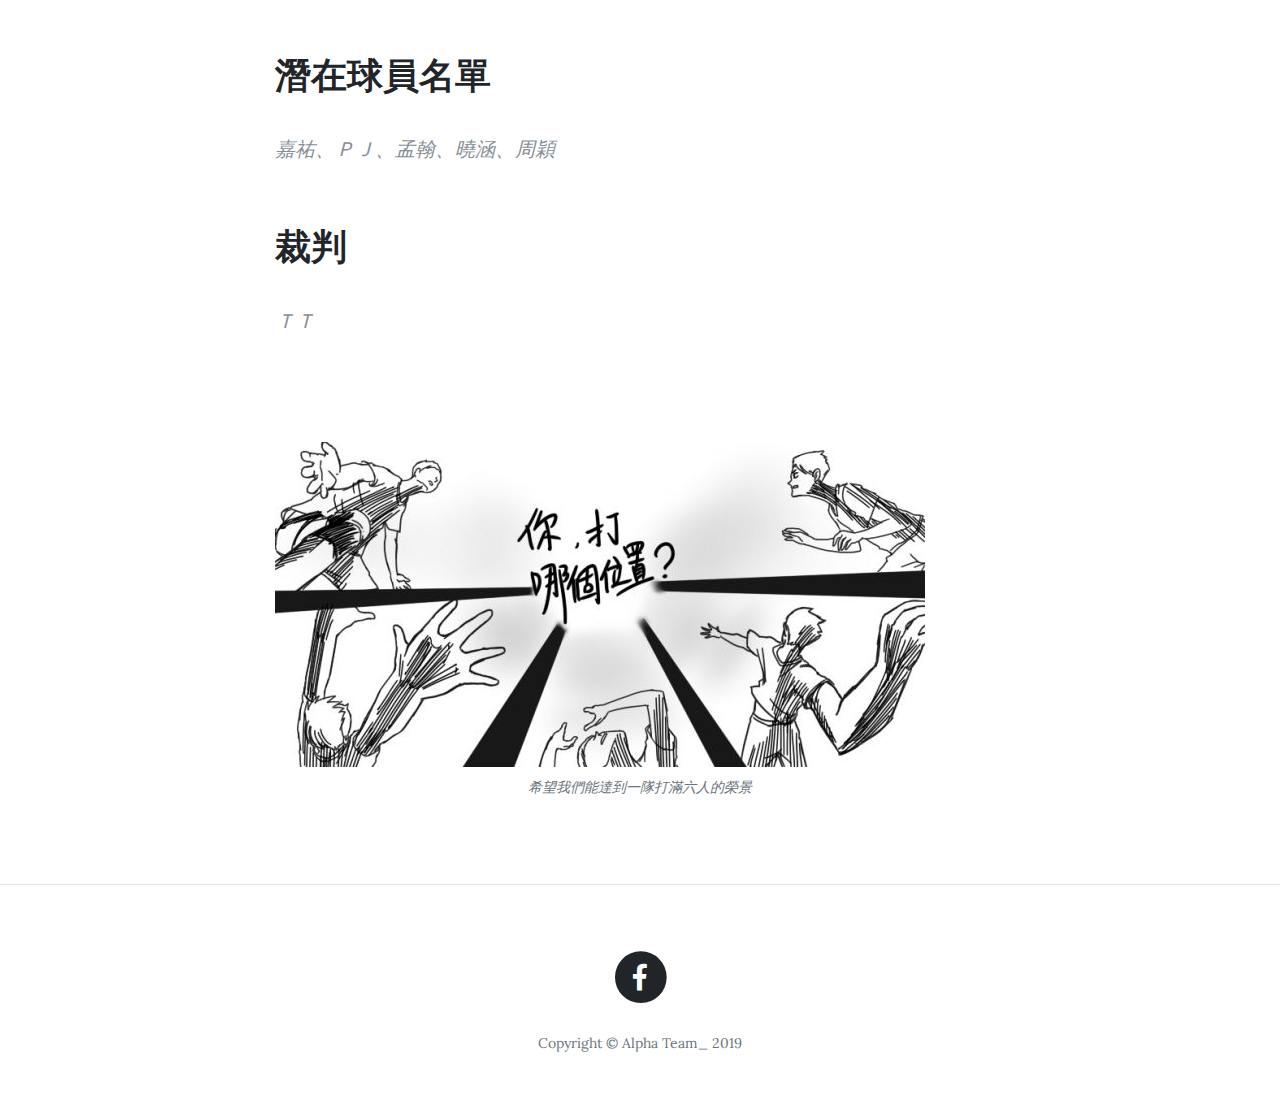
==== commit 1dfb9360: "img added" ====
--- a/index.html
+++ b/index.html
@@ -53,7 +53,7 @@
   </nav>
 
   <!-- Page Header -->
-  <header class="masthead" style="background-image: url('img/post-bg1.jpg')">
+  <header class="masthead" style="background-image: url('img/post-bg3.jpg')">
     <div class="overlay"></div>
     <div class="container">
       <div class="row">
@@ -149,12 +149,15 @@
           <br>
           <blockquote class="blockquote">ＴＴ</blockquote>
 
-
-
-          <!-- <a href="#">
-            <img class="img-fluid" src="img/post-sample-image.jpg" alt="">
+          <br><br><br>
+
+
+
+          <a href="#">
+            <img class="img-fluid" src="img/post-bg2.jpg" alt="">
           </a>
-          <span class="caption text-muted">To go places and do things that have never been done before – that’s what living is all about.</span> -->
+          <span class="caption text-muted">希望我們能達到一隊打滿六人的榮景</span>
+          <br><br>
 
         </div>
       </div>
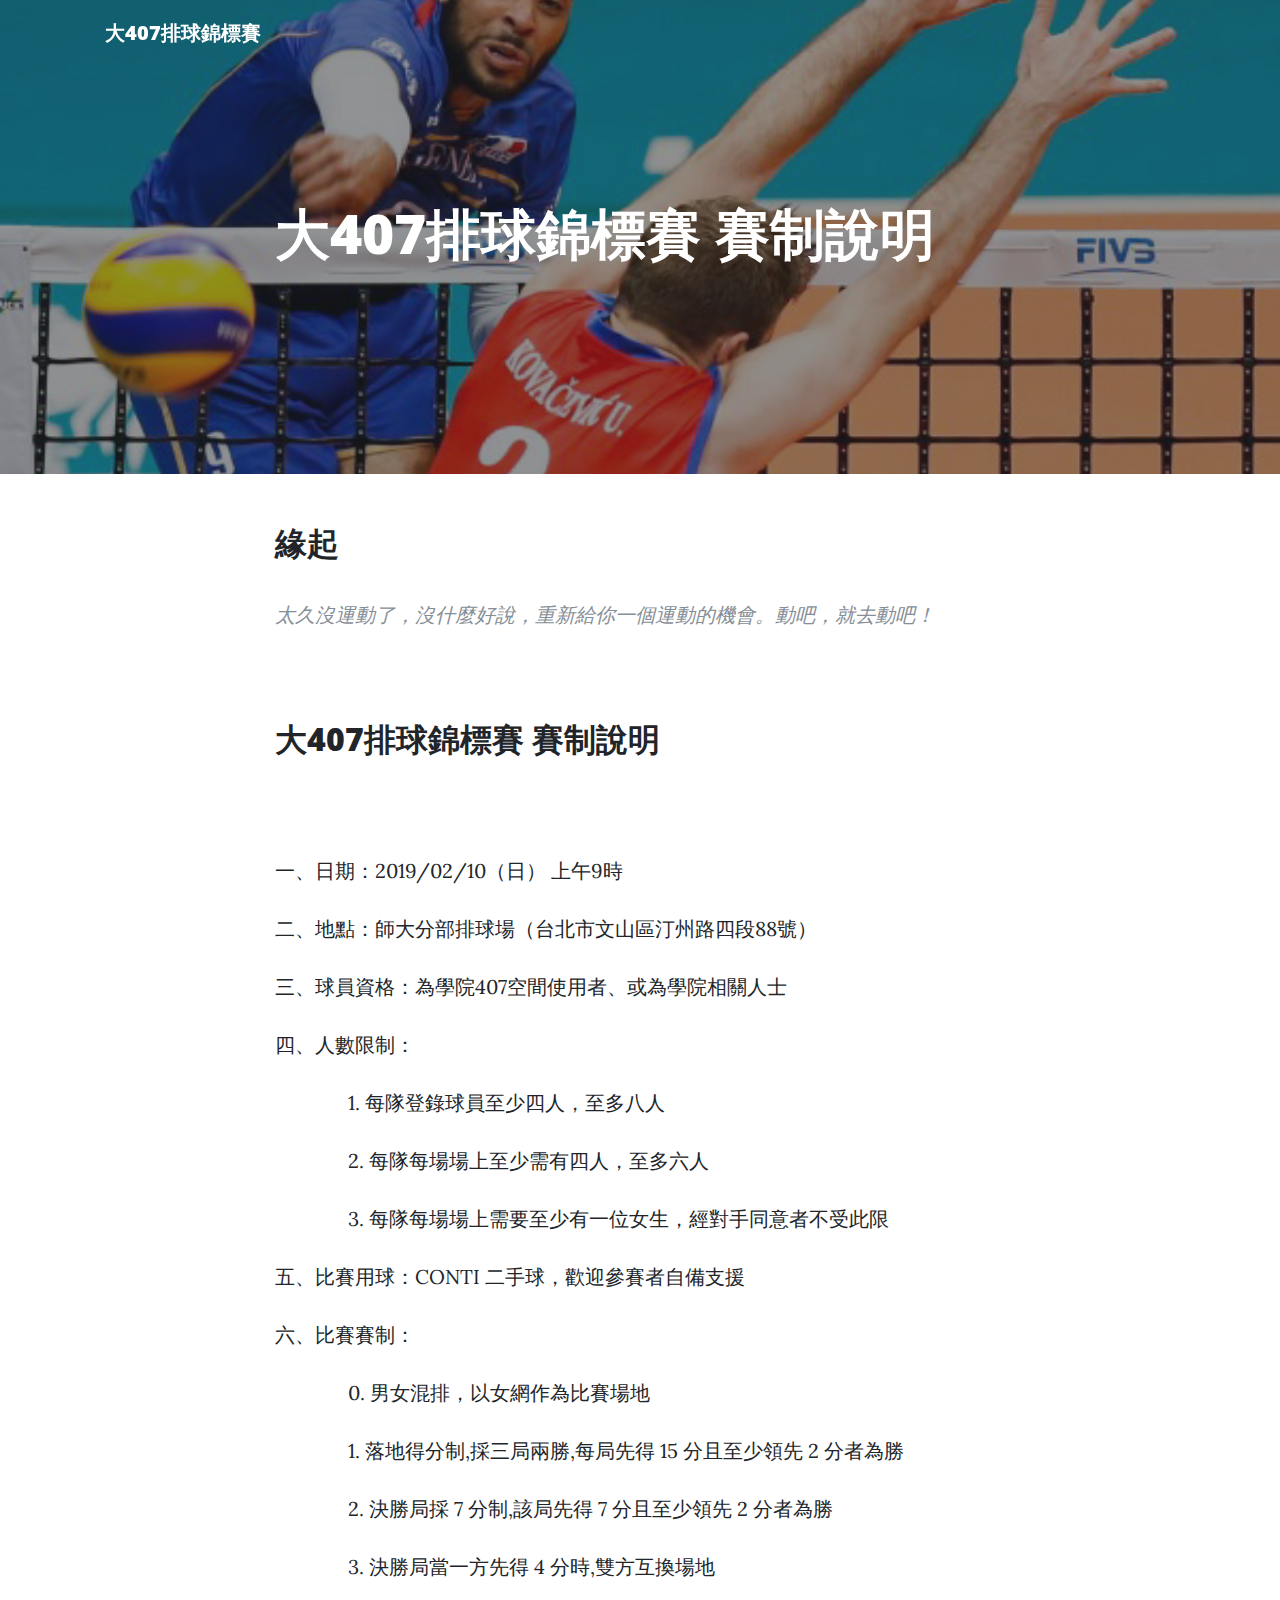
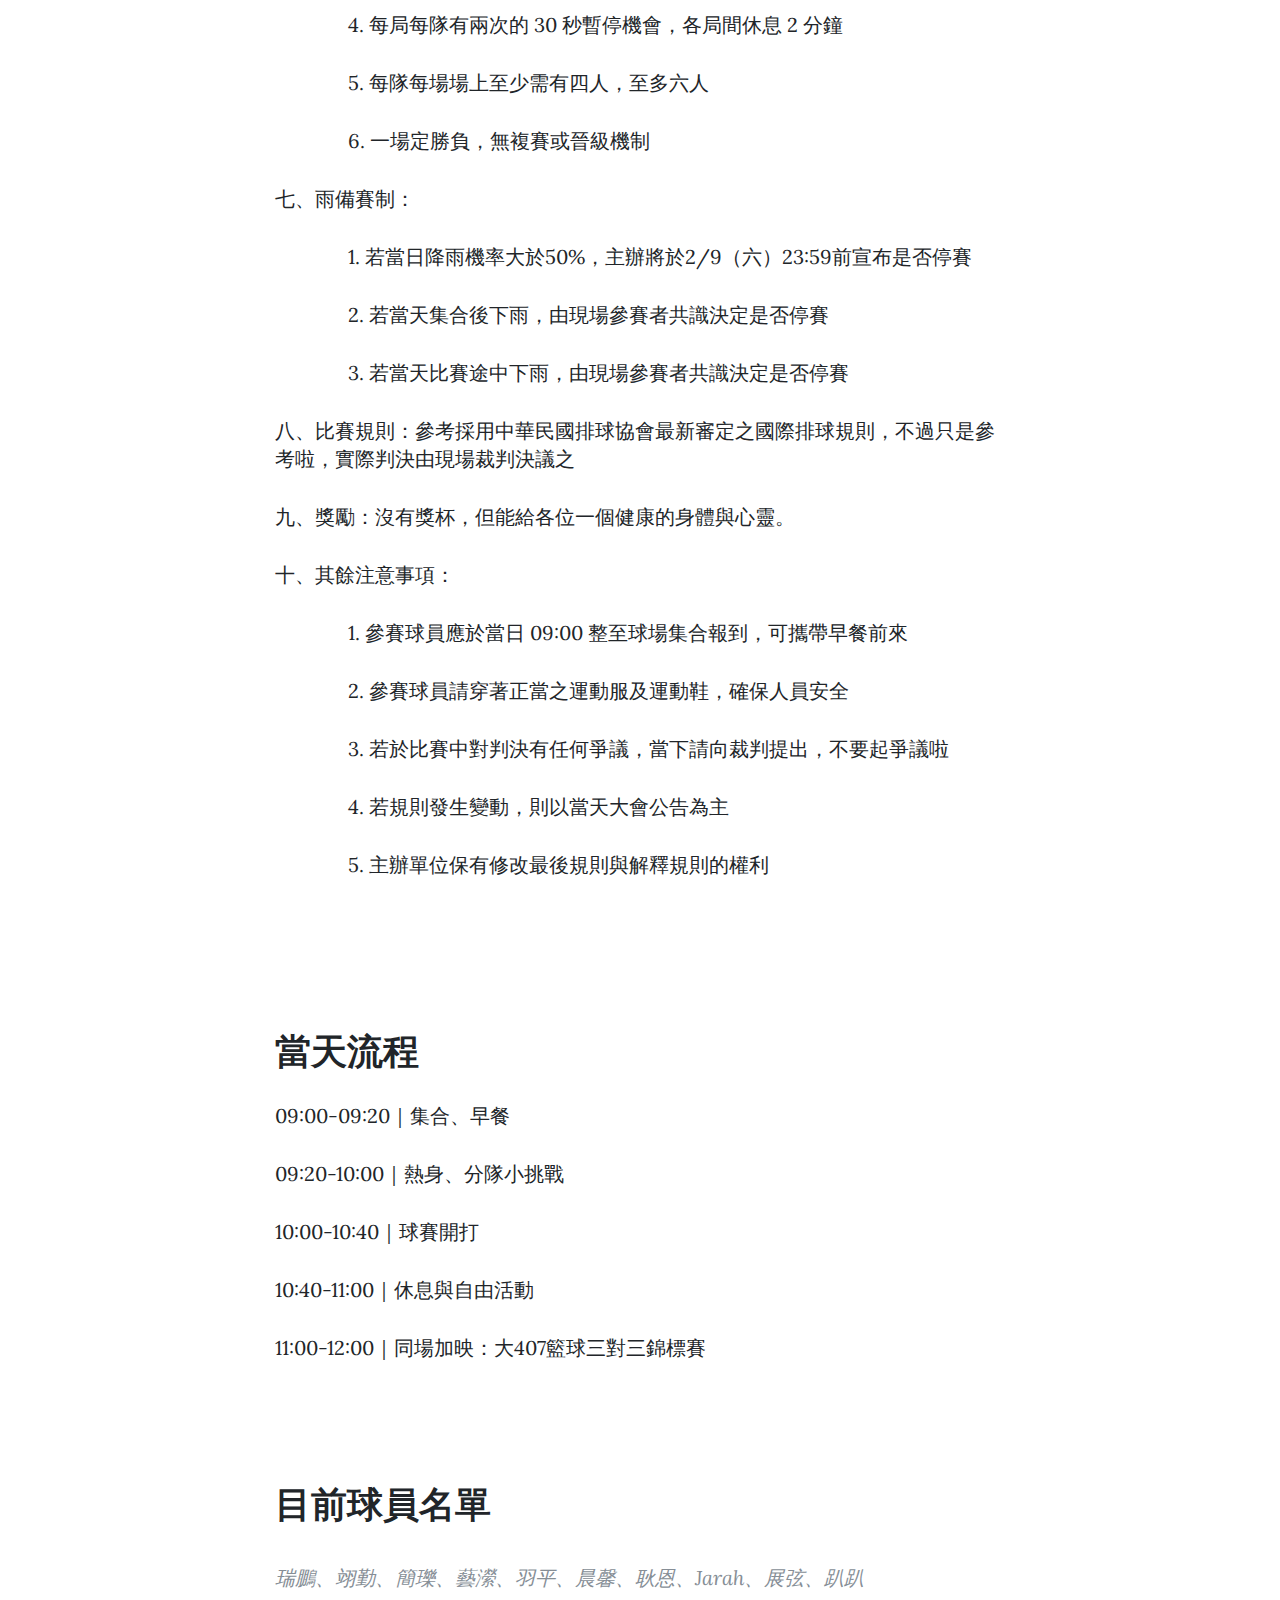
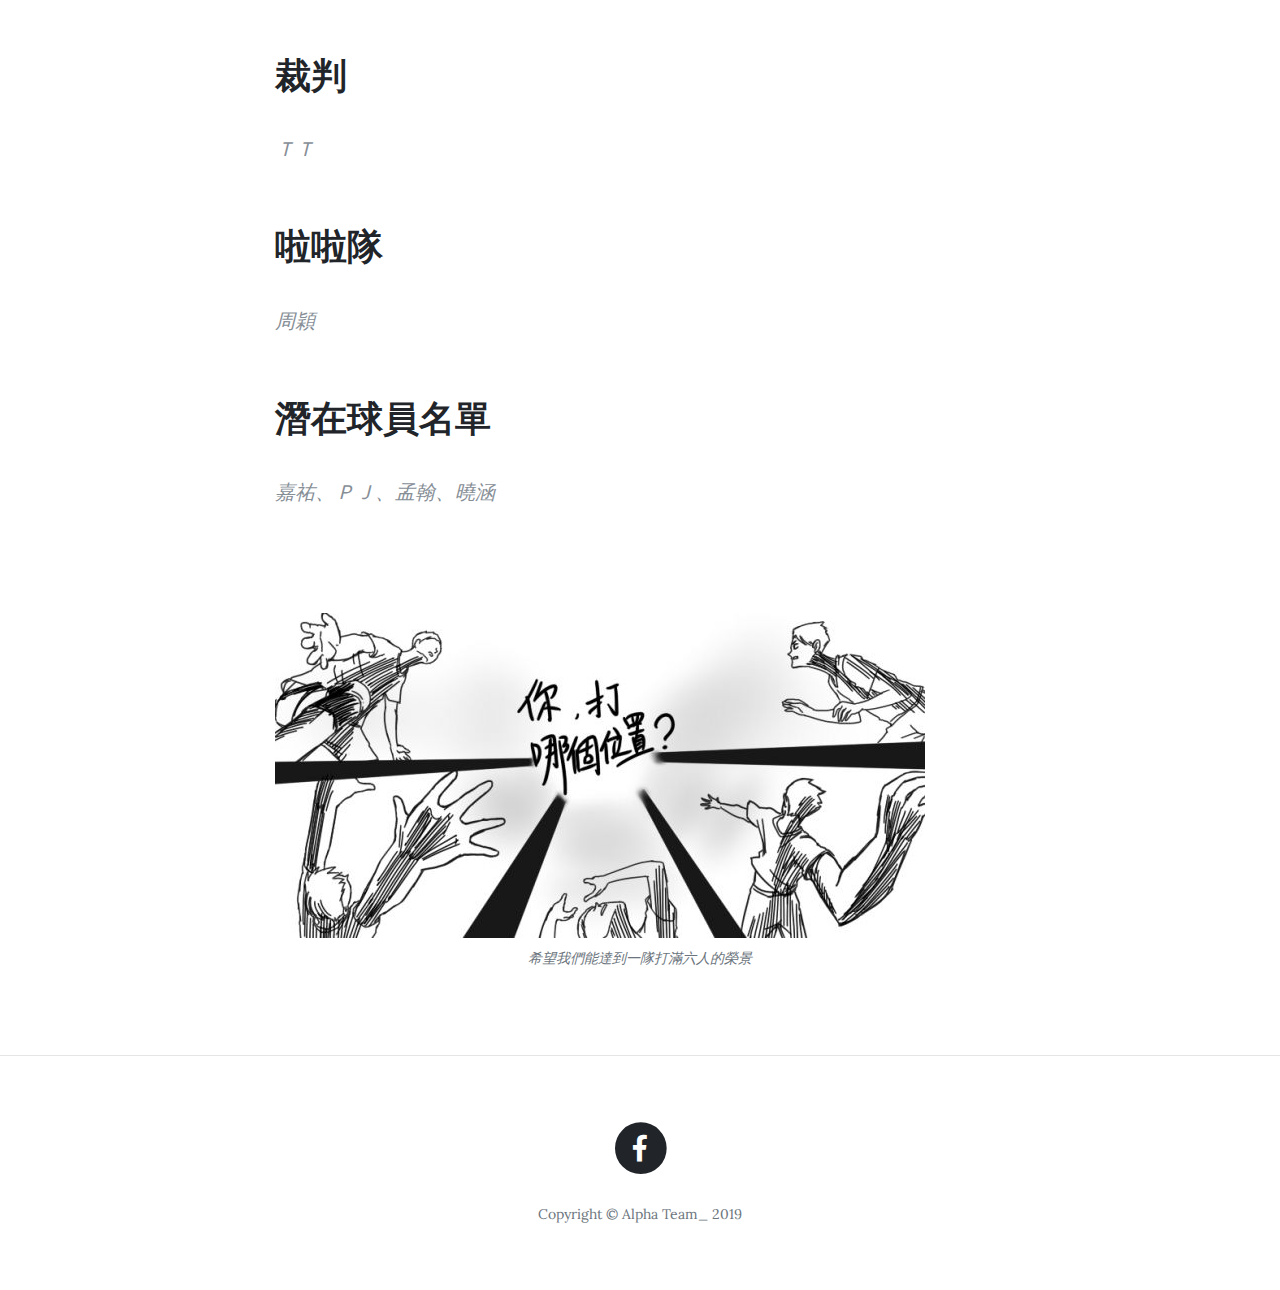
==== commit 57652818: "list of players updated" ====
--- a/index.html
+++ b/index.html
@@ -139,15 +139,21 @@
           <br>
           <h2 class="section-heading">目前球員名單</h2>
           <br>
-          <blockquote class="blockquote">瑞鵬、翊勤、簡瓅、藝瀠、羽平、晨馨、耿恩、Jarah、展弦</blockquote>
+          <blockquote class="blockquote">瑞鵬、翊勤、簡瓅、藝瀠、羽平、晨馨、耿恩、Jarah、展弦、趴趴</blockquote>
+
+
+          <h2 class="section-heading">裁判</h2>
+          <br>
+          <blockquote class="blockquote">ＴＴ</blockquote>
+
+          <h2 class="section-heading">啦啦隊</h2>
+          <br>
+          <blockquote class="blockquote">周穎</blockquote>
 
           <h2 class="section-heading">潛在球員名單</h2>
           <br>
-          <blockquote class="blockquote">嘉祐、ＰＪ、孟翰、曉涵、周穎</blockquote>
-
-          <h2 class="section-heading">裁判</h2>
-          <br>
-          <blockquote class="blockquote">ＴＴ</blockquote>
+          <blockquote class="blockquote">嘉祐、ＰＪ、孟翰、曉涵</blockquote>
+
 
           <br><br><br>
 
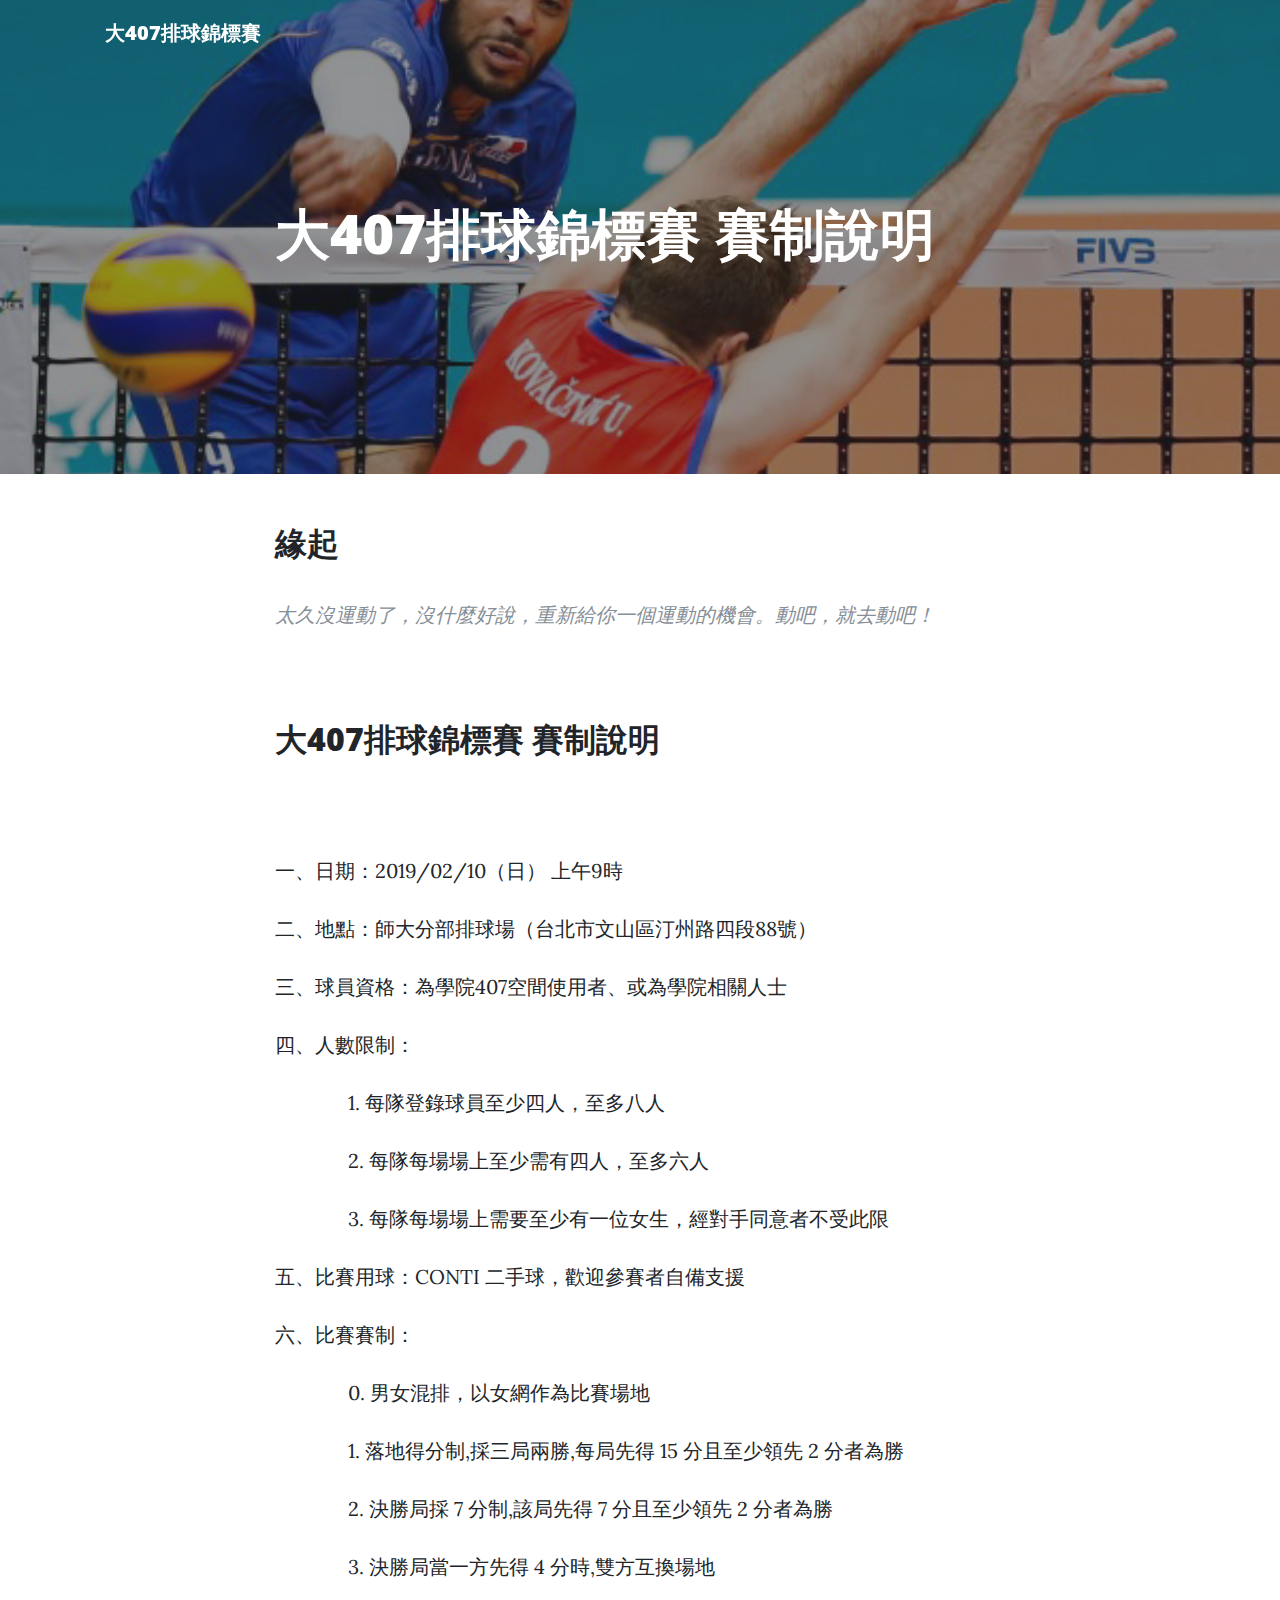
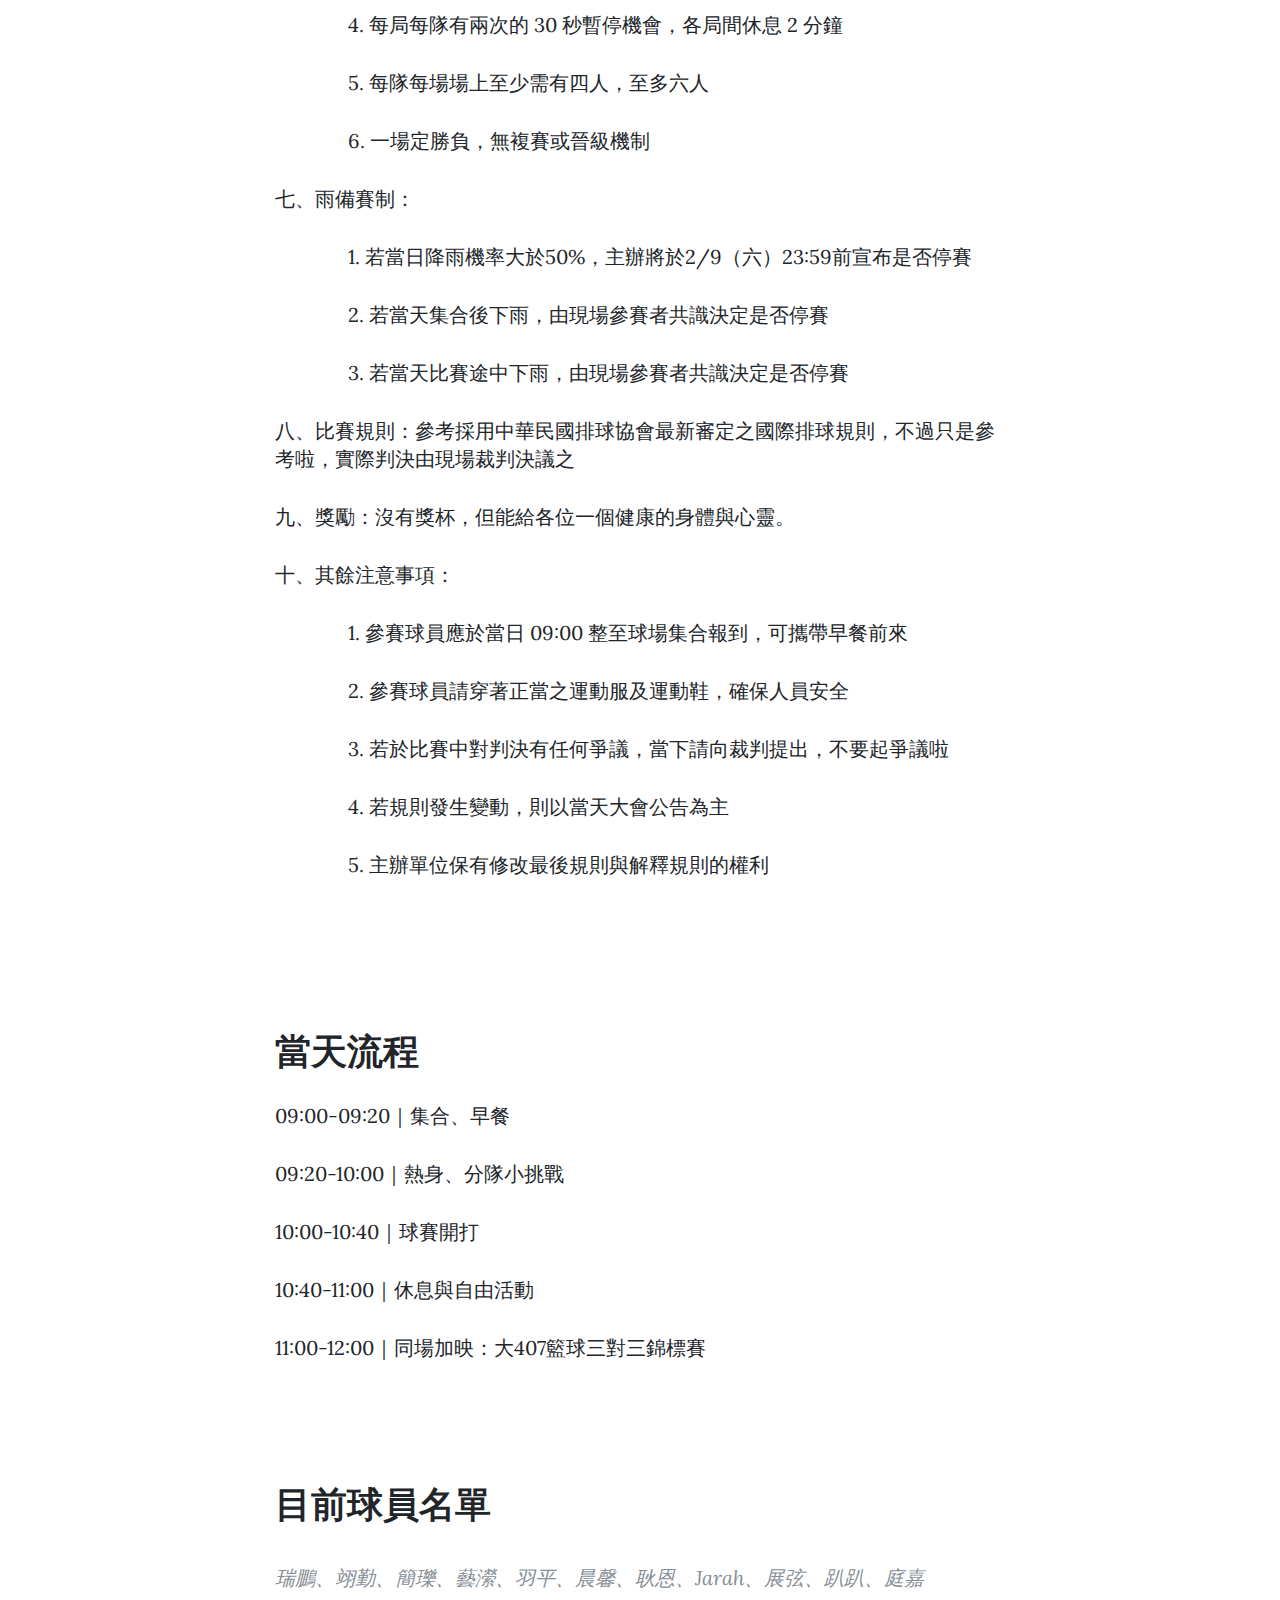
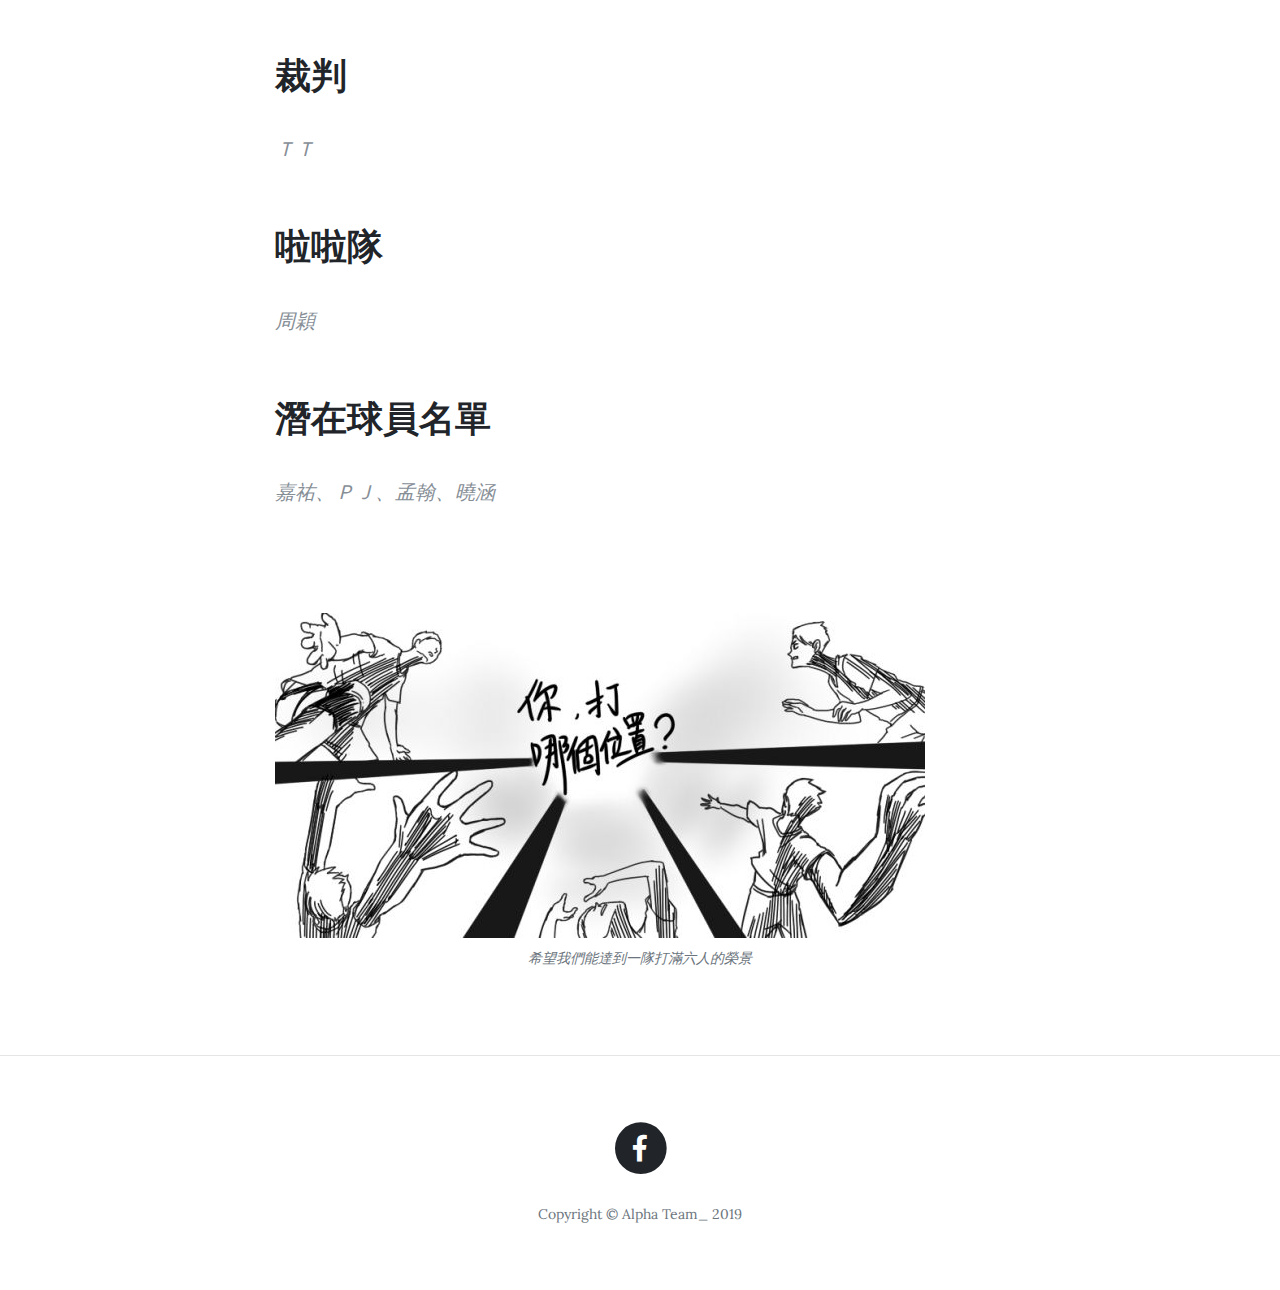
==== commit 23016f61: "player updated" ====
--- a/index.html
+++ b/index.html
@@ -139,7 +139,7 @@
           <br>
           <h2 class="section-heading">目前球員名單</h2>
           <br>
-          <blockquote class="blockquote">瑞鵬、翊勤、簡瓅、藝瀠、羽平、晨馨、耿恩、Jarah、展弦、趴趴</blockquote>
+          <blockquote class="blockquote">瑞鵬、翊勤、簡瓅、藝瀠、羽平、晨馨、耿恩、Jarah、展弦、趴趴、庭嘉</blockquote>
 
 
           <h2 class="section-heading">裁判</h2>
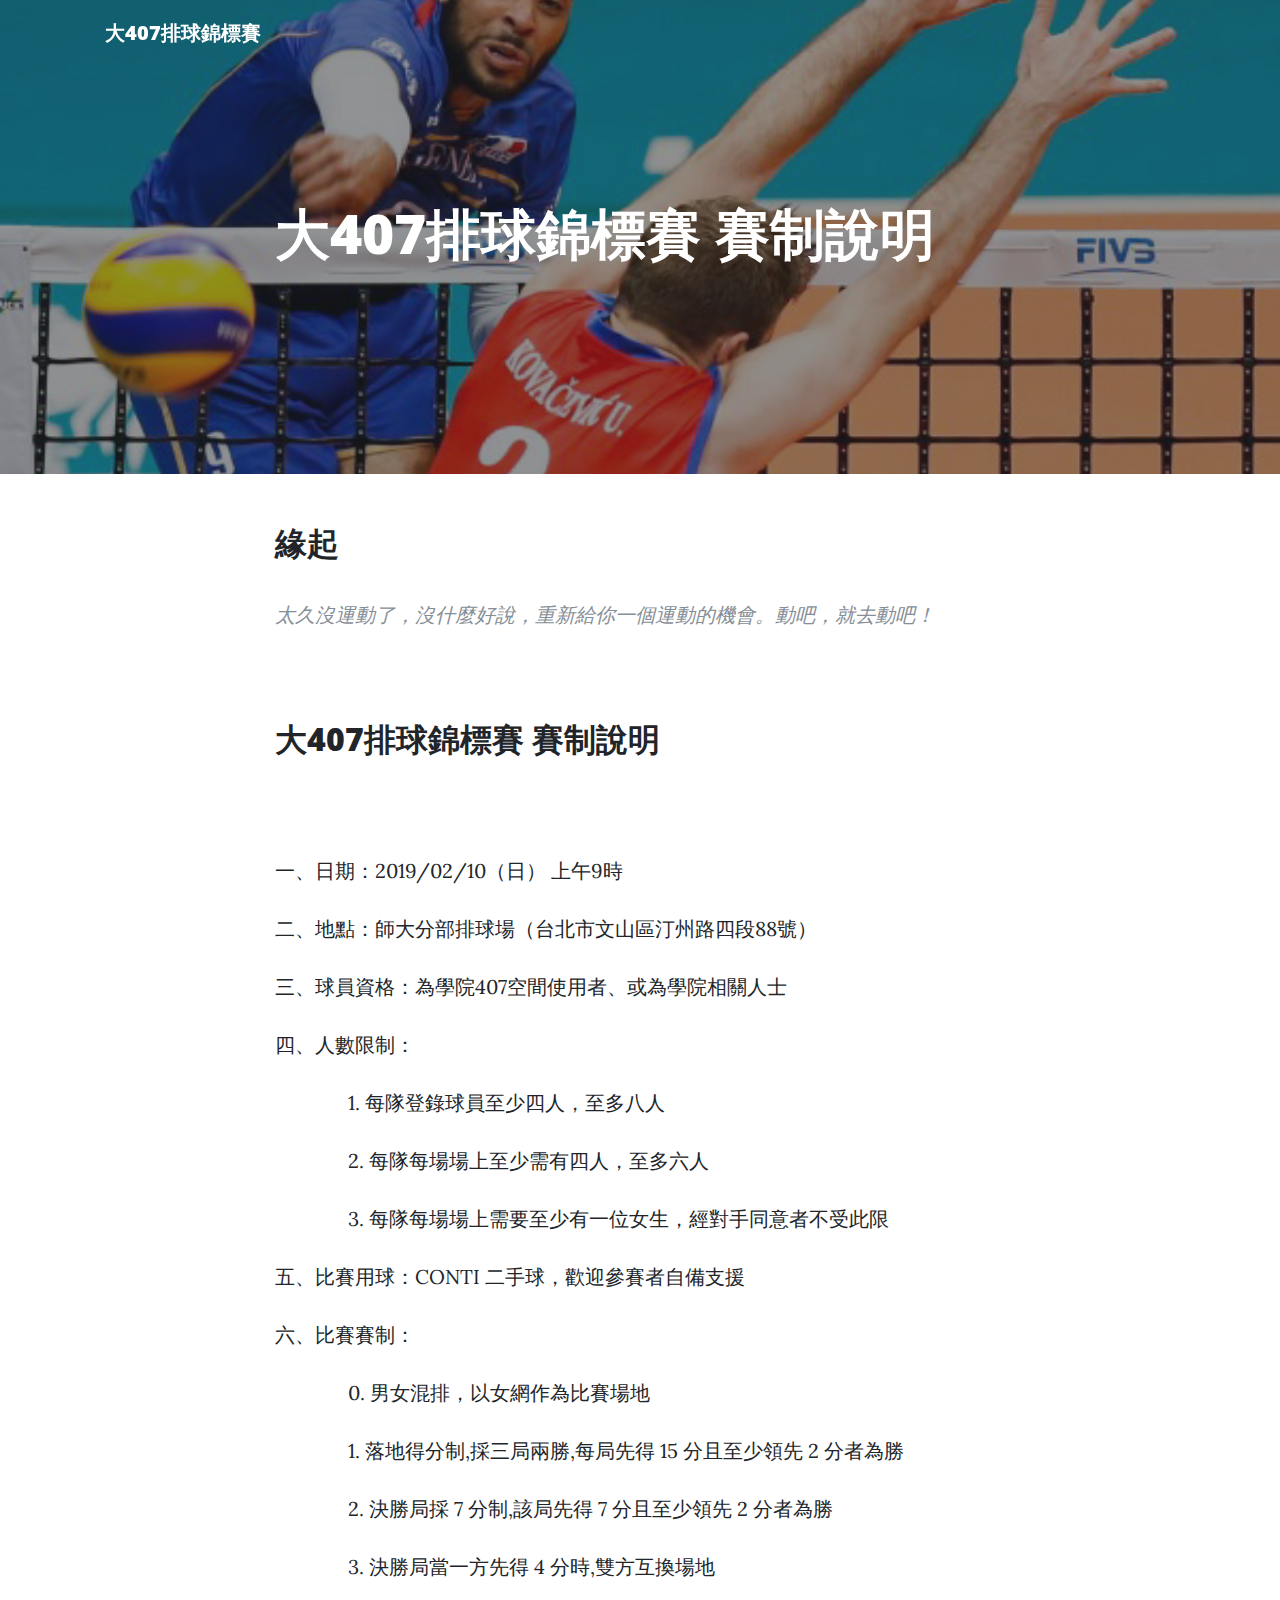
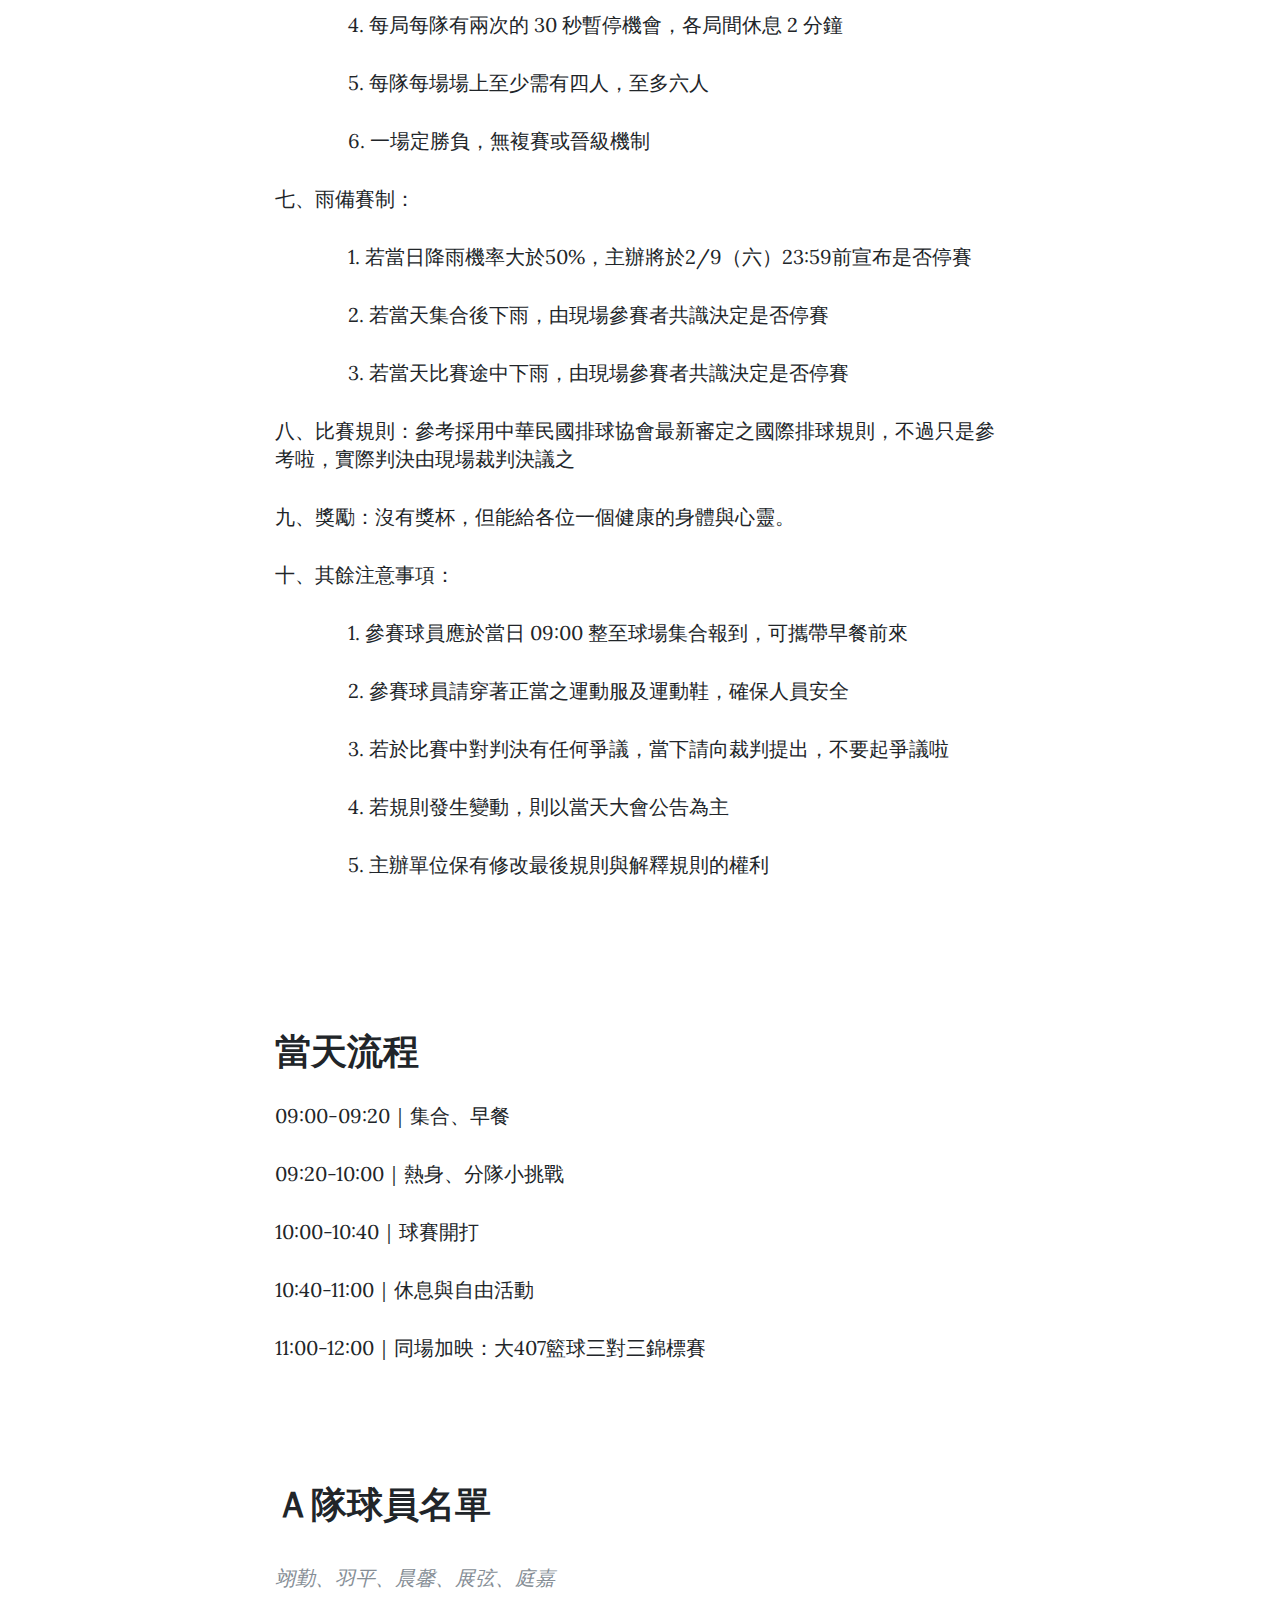
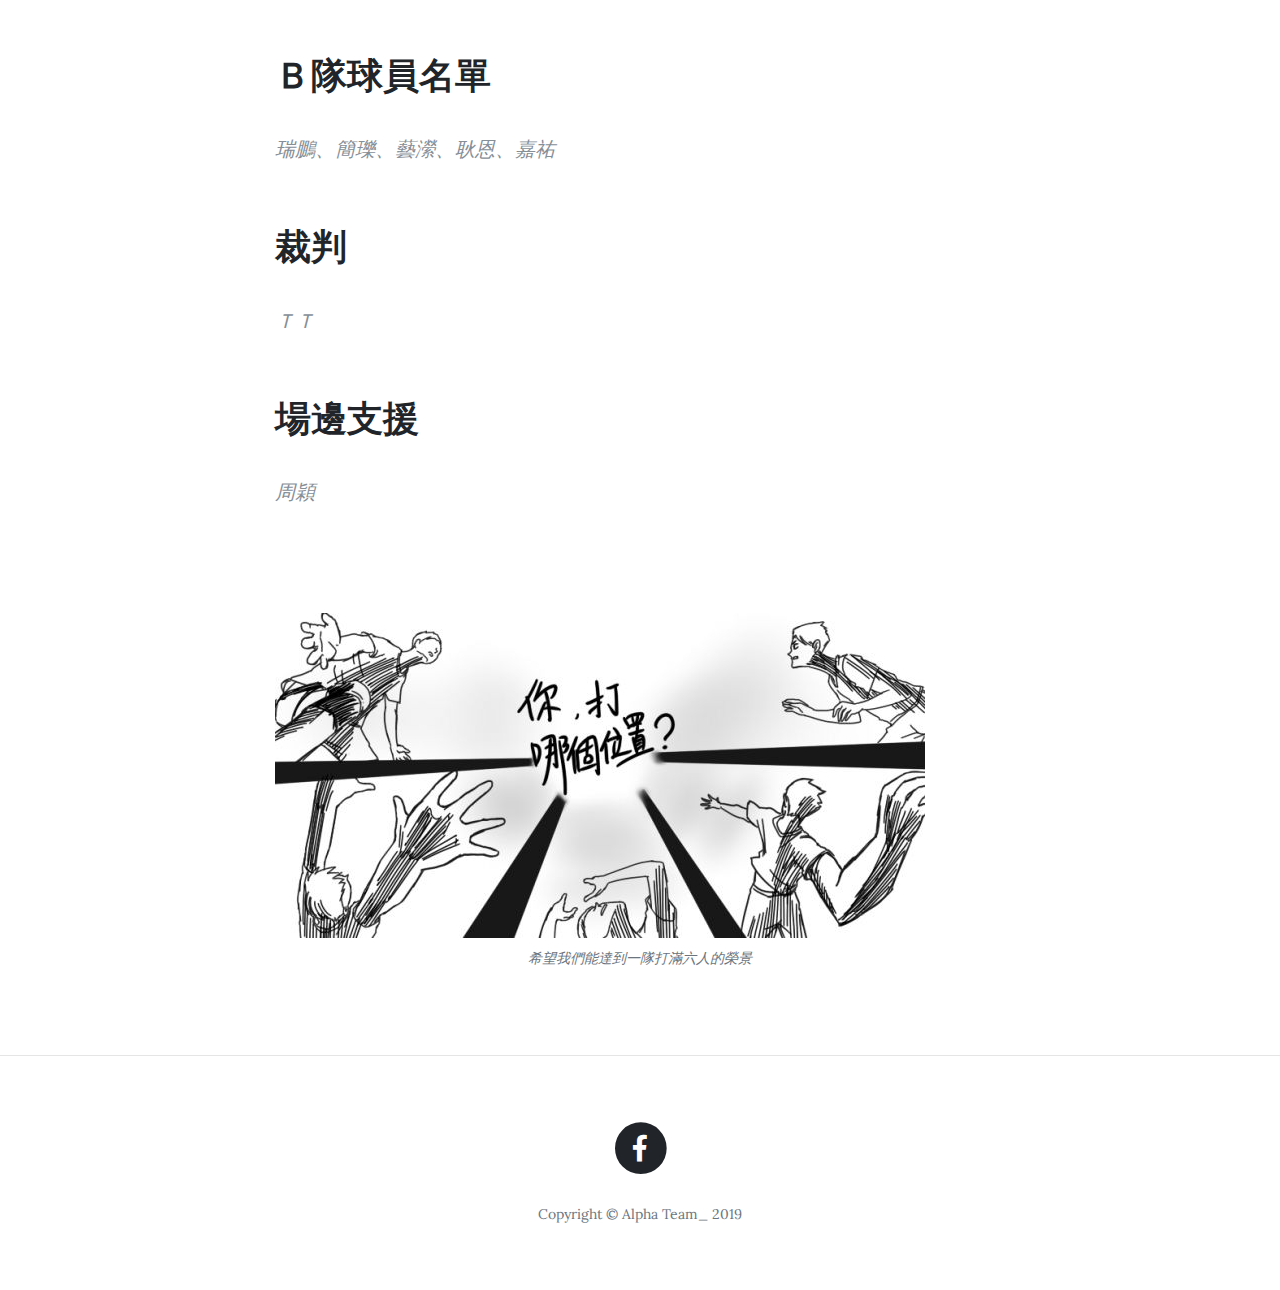
==== commit 9cdcd24c: "player list updated" ====
--- a/index.html
+++ b/index.html
@@ -137,22 +137,22 @@
 
 
           <br>
-          <h2 class="section-heading">目前球員名單</h2>
-          <br>
-          <blockquote class="blockquote">瑞鵬、翊勤、簡瓅、藝瀠、羽平、晨馨、耿恩、Jarah、展弦、趴趴、庭嘉</blockquote>
+          <h2 class="section-heading">Ａ隊球員名單</h2>
+          <br>
+          <blockquote class="blockquote">翊勤、羽平、晨馨、展弦、庭嘉</blockquote>
+          <h2 class="section-heading">Ｂ隊球員名單</h2>
+          <br>
+          <blockquote class="blockquote">瑞鵬、簡瓅、藝瀠、耿恩、嘉祐</blockquote>
 
 
           <h2 class="section-heading">裁判</h2>
           <br>
           <blockquote class="blockquote">ＴＴ</blockquote>
 
-          <h2 class="section-heading">啦啦隊</h2>
+          <h2 class="section-heading">場邊支援</h2>
           <br>
           <blockquote class="blockquote">周穎</blockquote>
 
-          <h2 class="section-heading">潛在球員名單</h2>
-          <br>
-          <blockquote class="blockquote">嘉祐、ＰＪ、孟翰、曉涵</blockquote>
 
 
           <br><br><br>
